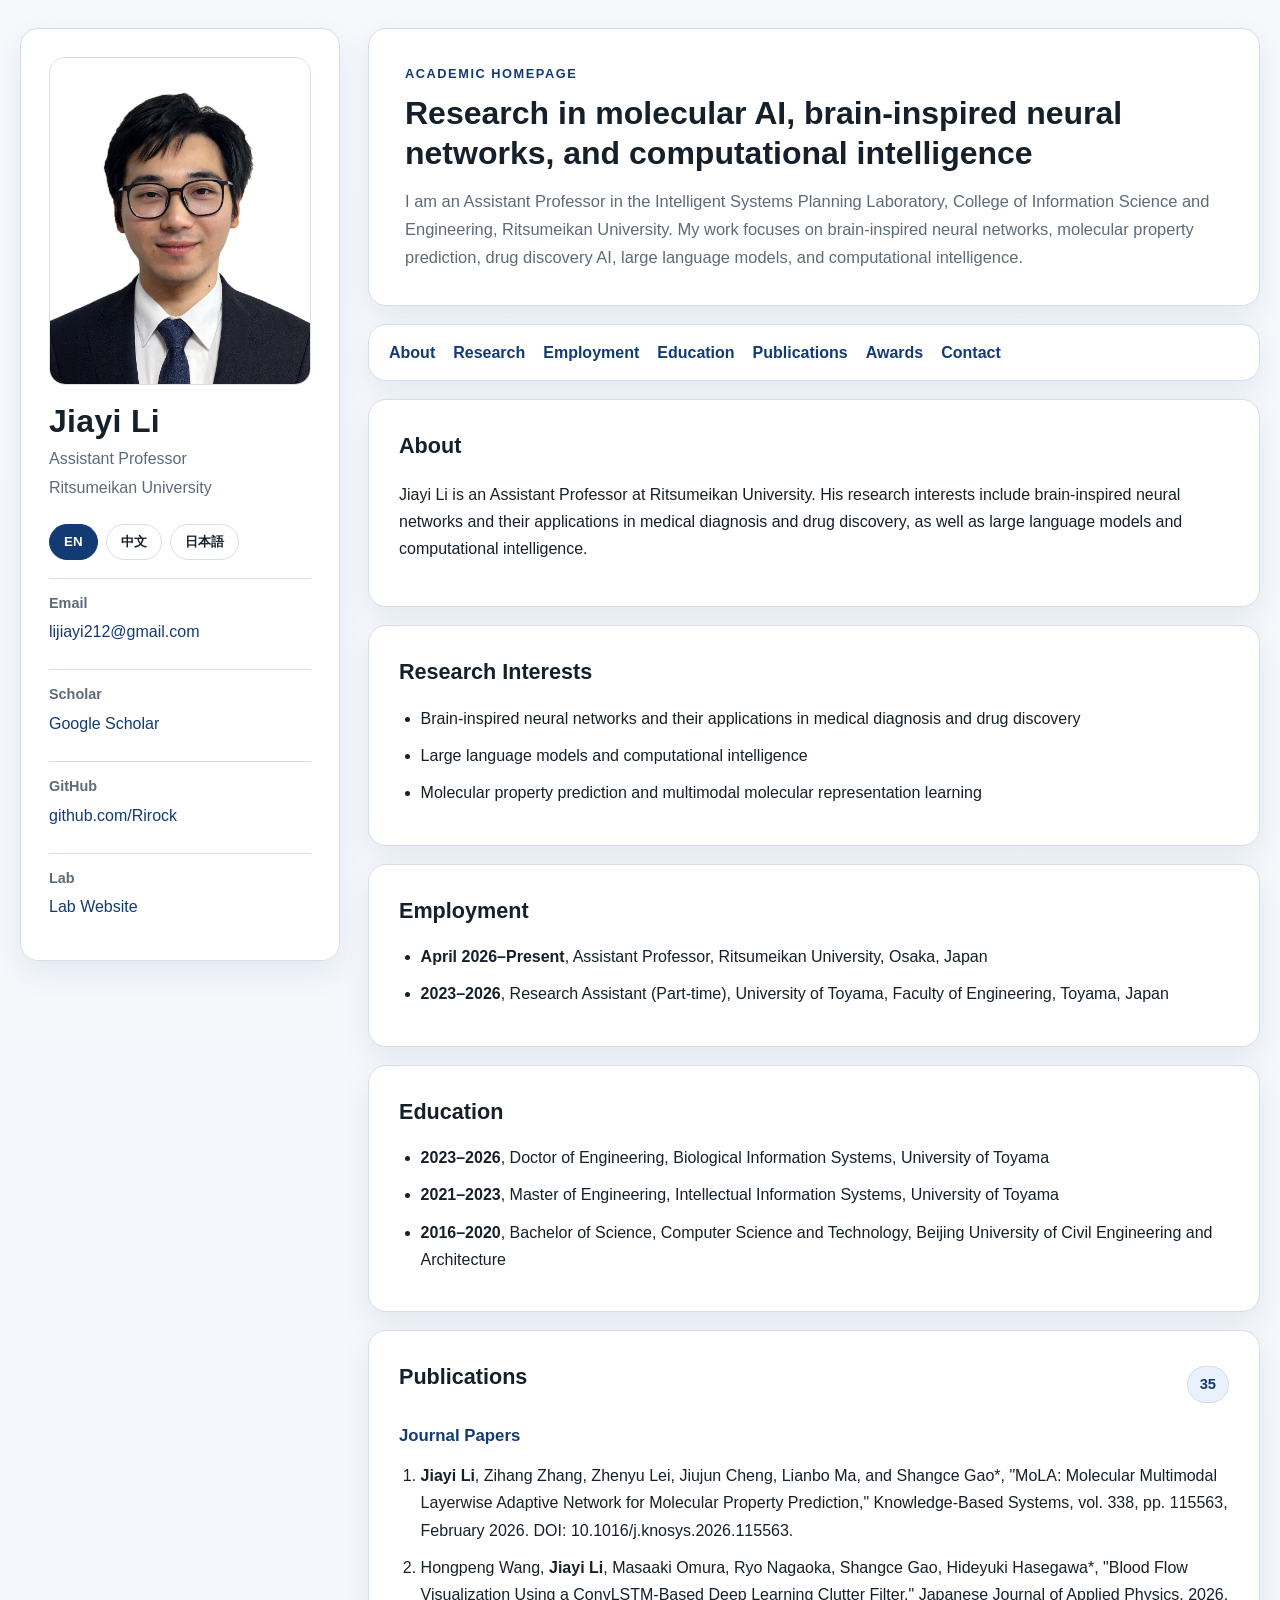
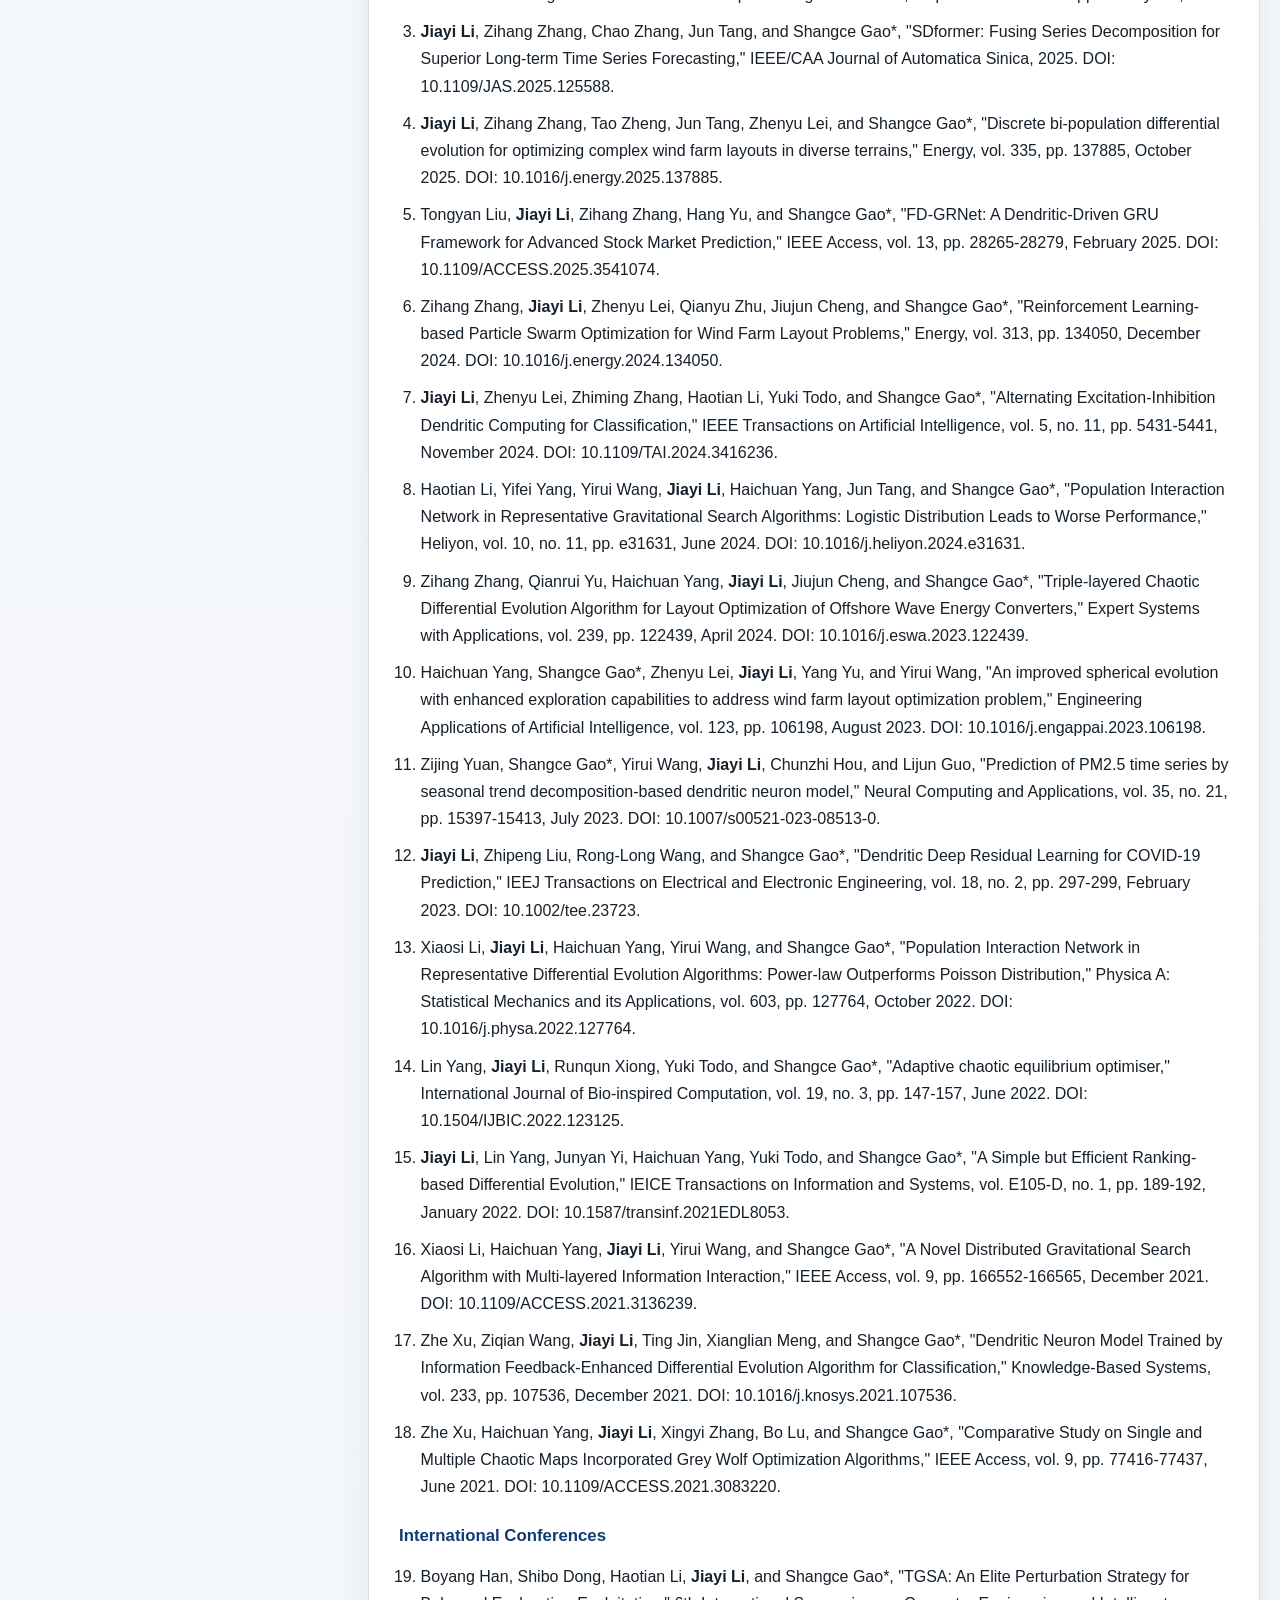
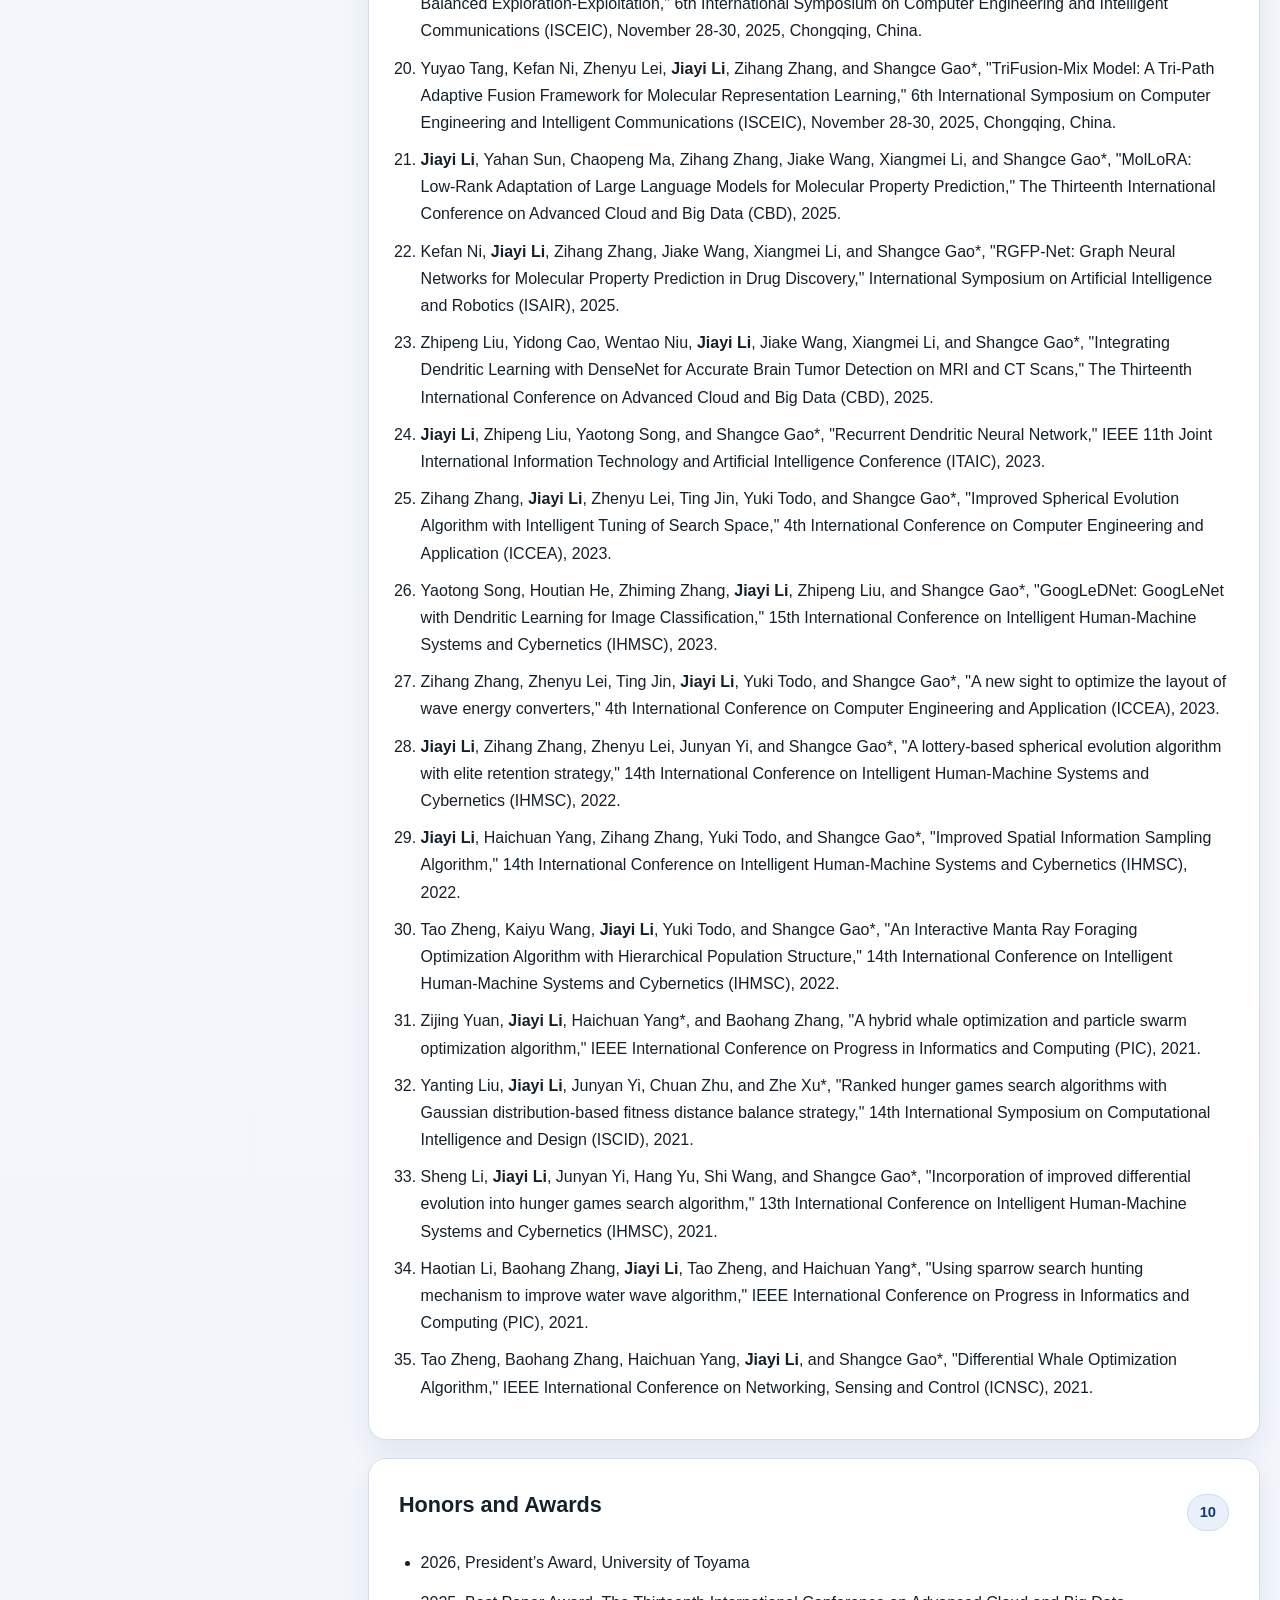
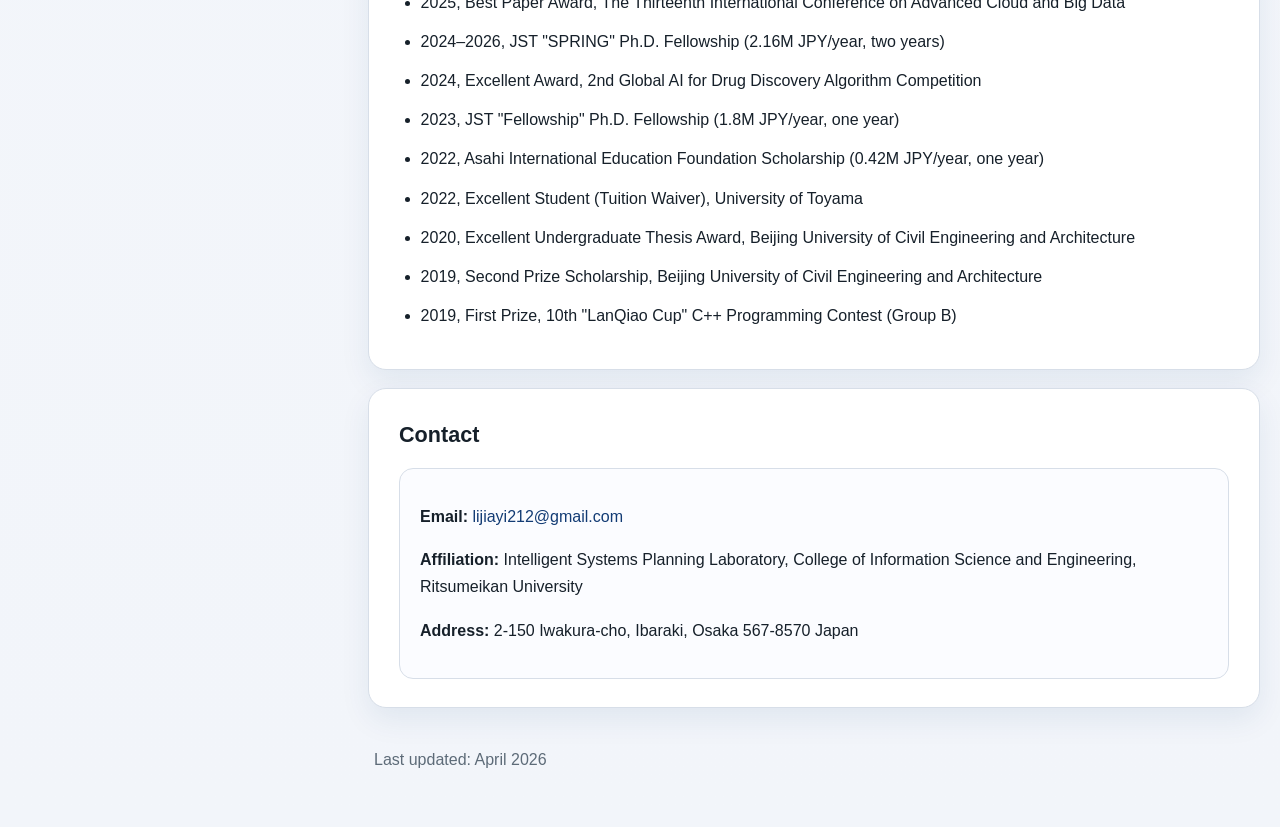
==== index.html @ aa1be78c "initial homepage" ====
<!DOCTYPE html>
<html lang="en">

<head>
    <meta charset="UTF-8" />
    <meta name="viewport" content="width=device-width, initial-scale=1.0" />
    <title>Jiayi Li | Academic Homepage</title>
    <meta name="description" content="Academic homepage of Jiayi Li, Assistant Professor at Ritsumeikan University." />
    <link rel="stylesheet" href="styles.css" />
</head>

<body>
    <div class="page">
        <aside class="sidebar">
            <div class="profile-card"><img src="photo.jpg" alt="Profile photo placeholder"
                    class="profile-photo" />
                <h1 class="name">Jiayi Li</h1>
                <p class="title" data-i18n="title">Assistant Professor</p>
                <p class="affiliation" data-i18n="affiliationShort">Ritsumeikan University</p>
                <div class="lang-switch" aria-label="Language switcher"><button class="lang-btn active"
                        data-lang="en">EN</button><button class="lang-btn" data-lang="zh">中文</button><button
                        class="lang-btn" data-lang="ja">日本語</button></div>
                <ul class="profile-meta">
                    <li><span data-i18n="emailLabel">Email</span><a
                            href="mailto:lijiayi212@gmail.com">lijiayi212@gmail.com</a></li>
                    <li><span data-i18n="scholarLabel">Scholar</span><a
                            href="https://scholar.google.com/citations?user=EXub-h4AAAAJ" target="_blank"
                            rel="noopener">Google Scholar</a></li>
                    <li><span data-i18n="githubLabel">GitHub</span><a href="https://github.com/Rirock" target="_blank"
                            rel="noopener">github.com/Rirock</a></li>
                    <li><span data-i18n="labLabel">Lab</span><a href="https://isopt.is.ritsumei.ac.jp/nishilab/"
                            target="_blank" rel="noopener">Lab Website</a></li>
                </ul>

            </div>
        </aside>
        <main class="content">
            <header class="hero">
                <p class="eyebrow" data-i18n="eyebrow">Academic Homepage</p>
                <h2 data-i18n="headline">Research in molecular AI, brain-inspired neural networks, and computational
                    intelligence</h2>
                <p class="lead" data-i18n="lead">I am an Assistant Professor in the Intelligent Systems Planning
                    Laboratory, College of Information Science and Engineering, Ritsumeikan University. My work focuses
                    on brain-inspired neural networks, molecular property prediction, drug discovery AI, large language
                    models, and computational intelligence.</p>
            </header>
            <nav class="topnav"><a href="#about" data-i18n="navAbout">About</a><a href="#research"
                    data-i18n="navResearch">Research</a><a href="#employment" data-i18n="navEmployment">Employment</a><a
                    href="#education" data-i18n="navEducation">Education</a><a href="#publications"
                    data-i18n="navPublications">Publications</a><a href="#awards" data-i18n="navAwards">Awards</a><a
                    href="#contact" data-i18n="navContact">Contact</a></nav>
            <section id="about" class="section">
                <h3 data-i18n="aboutHeading">About</h3>
                <p data-i18n="aboutBody">Jiayi Li is an Assistant Professor at Ritsumeikan University. His research
                    interests include brain-inspired neural networks and their applications in medical diagnosis and
                    drug discovery, as well as large language models and computational intelligence.</p>
            </section>
            <section id="research" class="section">
                <h3 data-i18n="researchHeading">Research Interests</h3>
                <ul class="clean-list">
                    <li data-i18n="research1">Brain-inspired neural networks and their applications in medical diagnosis
                        and drug discovery</li>
                    <li data-i18n="research2">Large language models and computational intelligence</li>
                    <li data-i18n="research3">Molecular property prediction and multimodal molecular representation
                        learning</li>
                </ul>
            </section>
            <section id="employment" class="section">
                <h3 data-i18n="employmentHeading">Employment</h3>
                <ul class="clean-list">
                    <li data-i18n="employment1"><strong>April 2026–Present</strong>, Assistant Professor, Ritsumeikan
                        University, Osaka, Japan</li>
                    <li data-i18n="employment2"><strong>2023–2026</strong>, Research Assistant (Part-time), University
                        of Toyama, Faculty of Engineering, Toyama, Japan</li>
                </ul>
            </section>
            <section id="education" class="section">
                <h3 data-i18n="educationHeading">Education</h3>
                <ul class="clean-list">
                    <li data-i18n="education1"><strong>2023–2026</strong>, Doctor of Engineering, Biological Information
                        Systems, University of Toyama</li>
                    <li data-i18n="education2"><strong>2021–2023</strong>, Master of Engineering, Intellectual
                        Information Systems, University of Toyama</li>
                    <li data-i18n="education3"><strong>2016–2020</strong>, Bachelor of Science, Computer Science and
                        Technology, Beijing University of Civil Engineering and Architecture</li>
                </ul>
            </section>
            <section id="publications" class="section">
                <div class="section-header">
                    <h3 data-i18n="publicationsHeading">Publications</h3><span class="badge">35</span>
                </div>
                <div class="subsection">
                    <h4 data-i18n="journalHeading">Journal Papers</h4>
                    <ol class="pub-list">
                        <li><strong>Jiayi Li</strong>, Zihang Zhang, Zhenyu Lei, Jiujun Cheng, Lianbo Ma, and Shangce
                            Gao*, "MoLA: Molecular Multimodal Layerwise Adaptive Network for Molecular Property
                            Prediction," Knowledge-Based Systems, vol. 338, pp. 115563, February 2026. DOI:
                            10.1016/j.knosys.2026.115563.</li>
                        <li>Hongpeng Wang, <strong>Jiayi Li</strong>, Masaaki Omura, Ryo Nagaoka, Shangce Gao, Hideyuki
                            Hasegawa*, "Blood Flow Visualization Using a ConvLSTM-Based Deep Learning Clutter Filter,"
                            Japanese Journal of Applied Physics, 2026.</li>
                        <li><strong>Jiayi Li</strong>, Zihang Zhang, Chao Zhang, Jun Tang, and Shangce Gao*, "SDformer:
                            Fusing Series Decomposition for Superior Long-term Time Series Forecasting," IEEE/CAA
                            Journal of Automatica Sinica, 2025. DOI: 10.1109/JAS.2025.125588.</li>
                        <li><strong>Jiayi Li</strong>, Zihang Zhang, Tao Zheng, Jun Tang, Zhenyu Lei, and Shangce Gao*,
                            "Discrete bi-population differential evolution for optimizing complex wind farm layouts in
                            diverse terrains," Energy, vol. 335, pp. 137885, October 2025. DOI:
                            10.1016/j.energy.2025.137885.</li>
                        <li>Tongyan Liu, <strong>Jiayi Li</strong>, Zihang Zhang, Hang Yu, and Shangce Gao*, "FD-GRNet:
                            A Dendritic-Driven GRU Framework for Advanced Stock Market Prediction," IEEE Access, vol.
                            13, pp. 28265-28279, February 2025. DOI: 10.1109/ACCESS.2025.3541074.</li>
                        <li>Zihang Zhang, <strong>Jiayi Li</strong>, Zhenyu Lei, Qianyu Zhu, Jiujun Cheng, and Shangce
                            Gao*, "Reinforcement Learning-based Particle Swarm Optimization for Wind Farm Layout
                            Problems," Energy, vol. 313, pp. 134050, December 2024. DOI: 10.1016/j.energy.2024.134050.
                        </li>
                        <li><strong>Jiayi Li</strong>, Zhenyu Lei, Zhiming Zhang, Haotian Li, Yuki Todo, and Shangce
                            Gao*, "Alternating Excitation-Inhibition Dendritic Computing for Classification," IEEE
                            Transactions on Artificial Intelligence, vol. 5, no. 11, pp. 5431-5441, November 2024. DOI:
                            10.1109/TAI.2024.3416236.</li>
                        <li>Haotian Li, Yifei Yang, Yirui Wang, <strong>Jiayi Li</strong>, Haichuan Yang, Jun Tang, and
                            Shangce Gao*, "Population Interaction Network in Representative Gravitational Search
                            Algorithms: Logistic Distribution Leads to Worse Performance," Heliyon, vol. 10, no. 11, pp.
                            e31631, June 2024. DOI: 10.1016/j.heliyon.2024.e31631.</li>
                        <li>Zihang Zhang, Qianrui Yu, Haichuan Yang, <strong>Jiayi Li</strong>, Jiujun Cheng, and
                            Shangce Gao*, "Triple-layered Chaotic Differential Evolution Algorithm for Layout
                            Optimization of Offshore Wave Energy Converters," Expert Systems with Applications, vol.
                            239, pp. 122439, April 2024. DOI: 10.1016/j.eswa.2023.122439.</li>
                        <li>Haichuan Yang, Shangce Gao*, Zhenyu Lei, <strong>Jiayi Li</strong>, Yang Yu, and Yirui Wang,
                            "An improved spherical evolution with enhanced exploration capabilities to address wind farm
                            layout optimization problem," Engineering Applications of Artificial Intelligence, vol. 123,
                            pp. 106198, August 2023. DOI: 10.1016/j.engappai.2023.106198.</li>
                        <li>Zijing Yuan, Shangce Gao*, Yirui Wang, <strong>Jiayi Li</strong>, Chunzhi Hou, and Lijun
                            Guo, "Prediction of PM2.5 time series by seasonal trend decomposition-based dendritic neuron
                            model," Neural Computing and Applications, vol. 35, no. 21, pp. 15397-15413, July 2023. DOI:
                            10.1007/s00521-023-08513-0.</li>
                        <li><strong>Jiayi Li</strong>, Zhipeng Liu, Rong-Long Wang, and Shangce Gao*, "Dendritic Deep
                            Residual Learning for COVID-19 Prediction," IEEJ Transactions on Electrical and Electronic
                            Engineering, vol. 18, no. 2, pp. 297-299, February 2023. DOI: 10.1002/tee.23723.</li>
                        <li>Xiaosi Li, <strong>Jiayi Li</strong>, Haichuan Yang, Yirui Wang, and Shangce Gao*,
                            "Population Interaction Network in Representative Differential Evolution Algorithms:
                            Power-law Outperforms Poisson Distribution," Physica A: Statistical Mechanics and its
                            Applications, vol. 603, pp. 127764, October 2022. DOI: 10.1016/j.physa.2022.127764.</li>
                        <li>Lin Yang, <strong>Jiayi Li</strong>, Runqun Xiong, Yuki Todo, and Shangce Gao*, "Adaptive
                            chaotic equilibrium optimiser," International Journal of Bio-inspired Computation, vol. 19,
                            no. 3, pp. 147-157, June 2022. DOI: 10.1504/IJBIC.2022.123125.</li>
                        <li><strong>Jiayi Li</strong>, Lin Yang, Junyan Yi, Haichuan Yang, Yuki Todo, and Shangce Gao*,
                            "A Simple but Efficient Ranking-based Differential Evolution," IEICE Transactions on
                            Information and Systems, vol. E105-D, no. 1, pp. 189-192, January 2022. DOI:
                            10.1587/transinf.2021EDL8053.</li>
                        <li>Xiaosi Li, Haichuan Yang, <strong>Jiayi Li</strong>, Yirui Wang, and Shangce Gao*, "A Novel
                            Distributed Gravitational Search Algorithm with Multi-layered Information Interaction," IEEE
                            Access, vol. 9, pp. 166552-166565, December 2021. DOI: 10.1109/ACCESS.2021.3136239.</li>
                        <li>Zhe Xu, Ziqian Wang, <strong>Jiayi Li</strong>, Ting Jin, Xianglian Meng, and Shangce Gao*,
                            "Dendritic Neuron Model Trained by Information Feedback-Enhanced Differential Evolution
                            Algorithm for Classification," Knowledge-Based Systems, vol. 233, pp. 107536, December 2021.
                            DOI: 10.1016/j.knosys.2021.107536.</li>
                        <li>Zhe Xu, Haichuan Yang, <strong>Jiayi Li</strong>, Xingyi Zhang, Bo Lu, and Shangce Gao*,
                            "Comparative Study on Single and Multiple Chaotic Maps Incorporated Grey Wolf Optimization
                            Algorithms," IEEE Access, vol. 9, pp. 77416-77437, June 2021. DOI:
                            10.1109/ACCESS.2021.3083220.</li>
                    </ol>
                </div>
                <div class="subsection">
                    <h4 data-i18n="confHeading">International Conferences</h4>
                    <ol class="pub-list" start="19">
                        <li>Boyang Han, Shibo Dong, Haotian Li, <strong>Jiayi Li</strong>, and Shangce Gao*, "TGSA: An
                            Elite Perturbation Strategy for Balanced Exploration-Exploitation," 6th International
                            Symposium on Computer Engineering and Intelligent Communications (ISCEIC), November 28-30,
                            2025, Chongqing, China.</li>
                        <li>Yuyao Tang, Kefan Ni, Zhenyu Lei, <strong>Jiayi Li</strong>, Zihang Zhang, and Shangce Gao*,
                            "TriFusion-Mix Model: A Tri-Path Adaptive Fusion Framework for Molecular Representation
                            Learning," 6th International Symposium on Computer Engineering and Intelligent
                            Communications (ISCEIC), November 28-30, 2025, Chongqing, China.</li>
                        <li><strong>Jiayi Li</strong>, Yahan Sun, Chaopeng Ma, Zihang Zhang, Jiake Wang, Xiangmei Li,
                            and Shangce Gao*, "MolLoRA: Low-Rank Adaptation of Large Language Models for Molecular
                            Property Prediction," The Thirteenth International Conference on Advanced Cloud and Big Data
                            (CBD), 2025.</li>
                        <li>Kefan Ni, <strong>Jiayi Li</strong>, Zihang Zhang, Jiake Wang, Xiangmei Li, and Shangce
                            Gao*, "RGFP-Net: Graph Neural Networks for Molecular Property Prediction in Drug Discovery,"
                            International Symposium on Artificial Intelligence and Robotics (ISAIR), 2025.</li>
                        <li>Zhipeng Liu, Yidong Cao, Wentao Niu, <strong>Jiayi Li</strong>, Jiake Wang, Xiangmei Li, and
                            Shangce Gao*, "Integrating Dendritic Learning with DenseNet for Accurate Brain Tumor
                            Detection on MRI and CT Scans," The Thirteenth International Conference on Advanced Cloud
                            and Big Data (CBD), 2025.</li>
                        <li><strong>Jiayi Li</strong>, Zhipeng Liu, Yaotong Song, and Shangce Gao*, "Recurrent Dendritic
                            Neural Network," IEEE 11th Joint International Information Technology and Artificial
                            Intelligence Conference (ITAIC), 2023.</li>
                        <li>Zihang Zhang, <strong>Jiayi Li</strong>, Zhenyu Lei, Ting Jin, Yuki Todo, and Shangce Gao*,
                            "Improved Spherical Evolution Algorithm with Intelligent Tuning of Search Space," 4th
                            International Conference on Computer Engineering and Application (ICCEA), 2023.</li>
                        <li>Yaotong Song, Houtian He, Zhiming Zhang, <strong>Jiayi Li</strong>, Zhipeng Liu, and Shangce
                            Gao*, "GoogLeDNet: GoogLeNet with Dendritic Learning for Image Classification," 15th
                            International Conference on Intelligent Human-Machine Systems and Cybernetics (IHMSC), 2023.
                        </li>
                        <li>Zihang Zhang, Zhenyu Lei, Ting Jin, <strong>Jiayi Li</strong>, Yuki Todo, and Shangce Gao*,
                            "A new sight to optimize the layout of wave energy converters," 4th International Conference
                            on Computer Engineering and Application (ICCEA), 2023.</li>
                        <li><strong>Jiayi Li</strong>, Zihang Zhang, Zhenyu Lei, Junyan Yi, and Shangce Gao*, "A
                            lottery-based spherical evolution algorithm with elite retention strategy," 14th
                            International Conference on Intelligent Human-Machine Systems and Cybernetics (IHMSC), 2022.
                        </li>
                        <li><strong>Jiayi Li</strong>, Haichuan Yang, Zihang Zhang, Yuki Todo, and Shangce Gao*,
                            "Improved Spatial Information Sampling Algorithm," 14th International Conference on
                            Intelligent Human-Machine Systems and Cybernetics (IHMSC), 2022.</li>
                        <li>Tao Zheng, Kaiyu Wang, <strong>Jiayi Li</strong>, Yuki Todo, and Shangce Gao*, "An
                            Interactive Manta Ray Foraging Optimization Algorithm with Hierarchical Population
                            Structure," 14th International Conference on Intelligent Human-Machine Systems and
                            Cybernetics (IHMSC), 2022.</li>
                        <li>Zijing Yuan, <strong>Jiayi Li</strong>, Haichuan Yang*, and Baohang Zhang, "A hybrid whale
                            optimization and particle swarm optimization algorithm," IEEE International Conference on
                            Progress in Informatics and Computing (PIC), 2021.</li>
                        <li>Yanting Liu, <strong>Jiayi Li</strong>, Junyan Yi, Chuan Zhu, and Zhe Xu*, "Ranked hunger
                            games search algorithms with Gaussian distribution-based fitness distance balance strategy,"
                            14th International Symposium on Computational Intelligence and Design (ISCID), 2021.</li>
                        <li>Sheng Li, <strong>Jiayi Li</strong>, Junyan Yi, Hang Yu, Shi Wang, and Shangce Gao*,
                            "Incorporation of improved differential evolution into hunger games search algorithm," 13th
                            International Conference on Intelligent Human-Machine Systems and Cybernetics (IHMSC), 2021.
                        </li>
                        <li>Haotian Li, Baohang Zhang, <strong>Jiayi Li</strong>, Tao Zheng, and Haichuan Yang*, "Using
                            sparrow search hunting mechanism to improve water wave algorithm," IEEE International
                            Conference on Progress in Informatics and Computing (PIC), 2021.</li>
                        <li>Tao Zheng, Baohang Zhang, Haichuan Yang, <strong>Jiayi Li</strong>, and Shangce Gao*,
                            "Differential Whale Optimization Algorithm," IEEE International Conference on Networking,
                            Sensing and Control (ICNSC), 2021.</li>
                    </ol>
                </div>
            </section>
            <section id="awards" class="section">
                <div class="section-header">
                    <h3 data-i18n="awardsHeading">Honors and Awards</h3><span class="badge">10</span>
                </div>
                <ul class="clean-list awards-list">
                    <li>2026, President’s Award, University of Toyama</li>
                    <li>2025, Best Paper Award, The Thirteenth International Conference on Advanced Cloud and Big Data
                    </li>
                    <li>2024–2026, JST "SPRING" Ph.D. Fellowship (2.16M JPY/year, two years)</li>
                    <li>2024, Excellent Award, 2nd Global AI for Drug Discovery Algorithm Competition</li>
                    <li>2023, JST "Fellowship" Ph.D. Fellowship (1.8M JPY/year, one year)</li>
                    <li>2022, Asahi International Education Foundation Scholarship (0.42M JPY/year, one year)</li>
                    <li>2022, Excellent Student (Tuition Waiver), University of Toyama</li>
                    <li>2020, Excellent Undergraduate Thesis Award, Beijing University of Civil Engineering and
                        Architecture</li>
                    <li>2019, Second Prize Scholarship, Beijing University of Civil Engineering and Architecture</li>
                    <li>2019, First Prize, 10th "LanQiao Cup" C++ Programming Contest (Group B)</li>
                </ul>
            </section>
            <section id="contact" class="section">
                <h3 data-i18n="contactHeading">Contact</h3>
                <div class="contact-card">
                    <p><strong data-i18n="contactEmail">Email:</strong> <a
                            href="mailto:lijiayi212@gmail.com">lijiayi212@gmail.com</a></p>
                    <p><strong data-i18n="contactAffiliation">Affiliation:</strong> <span
                            data-i18n="contactAffiliationValue">Intelligent Systems Planning Laboratory, College of
                            Information Science and Engineering, Ritsumeikan University</span></p>
                    <p><strong data-i18n="contactAddress">Address:</strong> 2-150 Iwakura-cho, Ibaraki, Osaka 567-8570
                        Japan</p>
                </div>
            </section>
            <footer class="footer">
                <p data-i18n="footerText">Last updated: April 2026</p>
            </footer>
        </main>
    </div>
    <script src="script.js"></script>
</body>

</html>
---- styles.css ----
:root{
  --bg:#f4f7fb;--panel:#fff;--line:#d7dee8;--text:#16202a;--muted:#5d6b78;
  --accent:#123b74;--accent-soft:#eaf1fb;--shadow:0 12px 30px rgba(18,59,116,.08);--radius:18px;
}
*{box-sizing:border-box} html{scroll-behavior:smooth}
body{margin:0;background:linear-gradient(180deg,#f6f8fc 0%,#f2f5fa 100%);color:var(--text);font-family:Inter,"Segoe UI","Helvetica Neue",Arial,sans-serif;line-height:1.7}
a{color:var(--accent);text-decoration:none} a:hover{text-decoration:underline}
.page{width:min(1320px,calc(100% - 40px));margin:28px auto;display:grid;grid-template-columns:320px 1fr;gap:28px;align-items:start}
.sidebar{position:sticky;top:24px}
.profile-card,.hero,.section,.topnav{background:var(--panel);border:1px solid var(--line);border-radius:var(--radius);box-shadow:var(--shadow)}
.profile-card{padding:28px}
.profile-photo{width:100%;aspect-ratio:4/5;object-fit:cover;border-radius:16px;border:1px solid var(--line);background:#eef3f9;display:block}
.name{margin:18px 0 6px;font-size:2rem;line-height:1.15;letter-spacing:.01em}
.title,.affiliation{margin:0;color:var(--muted)} .affiliation{margin-top:2px}
.lang-switch{display:flex;gap:8px;margin:22px 0 18px}
.lang-btn{border:1px solid var(--line);background:#fff;color:var(--text);border-radius:999px;padding:8px 14px;font-weight:700;cursor:pointer}
.lang-btn.active{background:var(--accent);color:#fff;border-color:var(--accent)}
.profile-meta{list-style:none;padding:0;margin:0;display:grid;gap:12px}
.profile-meta li{display:grid;gap:3px;padding:12px 0;border-top:1px solid var(--line)}
.profile-meta span{color:var(--muted);font-size:.9rem;font-weight:600}
.photo-note{margin:18px 0 0;color:var(--muted);font-size:.92rem}
.hero{padding:34px 36px}
.eyebrow{margin:0 0 8px;text-transform:uppercase;letter-spacing:.12em;color:var(--accent);font-size:.8rem;font-weight:800}
.hero h2{margin:0;font-size:2rem;line-height:1.25}
.lead{margin:14px 0 0;color:var(--muted);max-width:900px;font-size:1.03rem}
.topnav{margin-top:18px;padding:14px 20px;display:flex;flex-wrap:wrap;gap:14px 18px}
.topnav a{font-weight:700}
.section{margin-top:18px;padding:28px 30px}
.section h3{margin:0 0 14px;font-size:1.35rem}
.section-header{display:flex;justify-content:space-between;align-items:center;gap:12px;margin-bottom:12px}
.badge{background:var(--accent-soft);color:var(--accent);border:1px solid #cfdbef;border-radius:999px;padding:5px 12px;font-weight:700;font-size:.92rem}
.clean-list,.pub-list{margin:0;padding-left:1.35rem}.clean-list li,.pub-list li{margin:0 0 10px}
.subsection + .subsection{margin-top:22px}.subsection h4{margin:10px 0 12px;font-size:1.05rem;color:var(--accent)}
.awards-list li{margin-bottom:12px}.contact-card{border:1px solid var(--line);border-radius:14px;padding:18px 20px;background:#fbfcff}
.footer{color:var(--muted);padding:22px 6px 10px}
@media (max-width:1080px){.page{grid-template-columns:1fr}.sidebar{position:static}}
@media (max-width:720px){.page{width:min(100%,calc(100% - 20px));margin:10px auto 24px;gap:16px}.profile-card,.hero,.section,.topnav{border-radius:16px;box-shadow:none}.profile-card,.hero,.section{padding:22px}.hero h2{font-size:1.55rem}.name{font-size:1.75rem}}
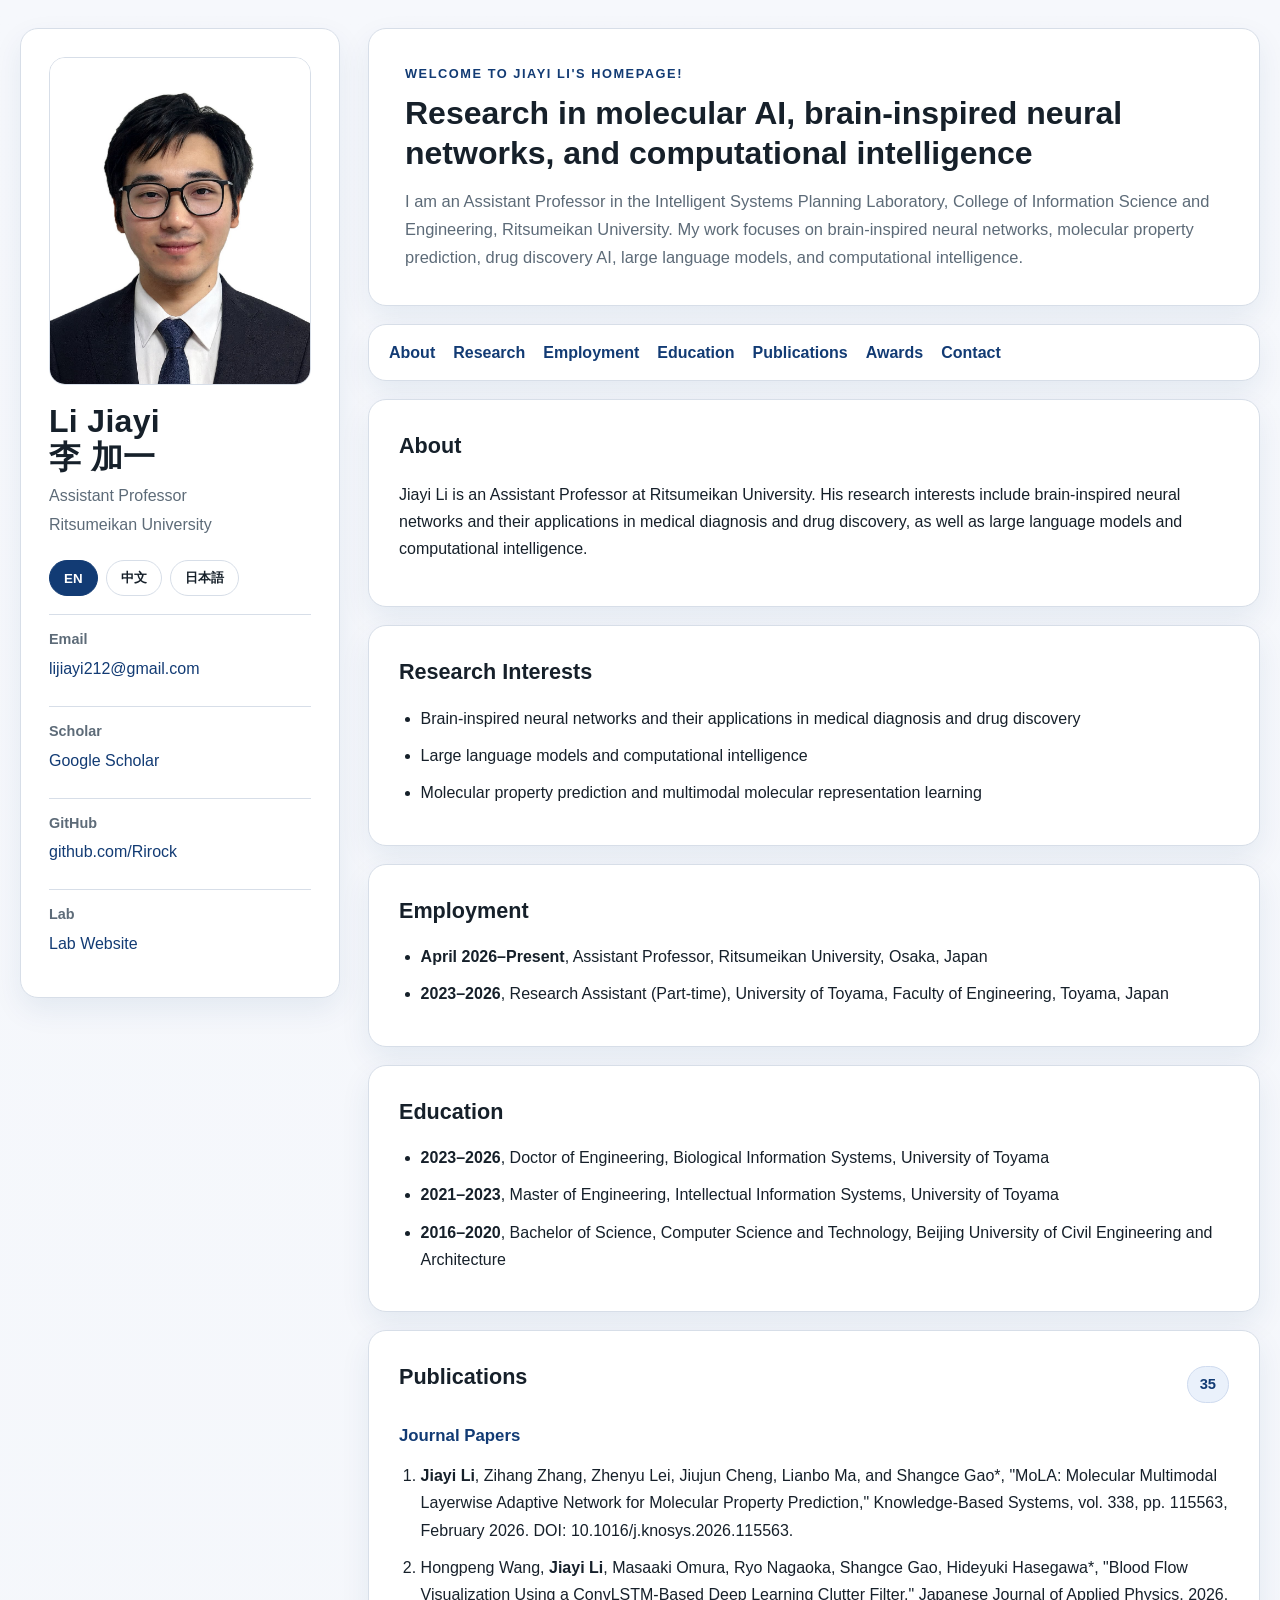
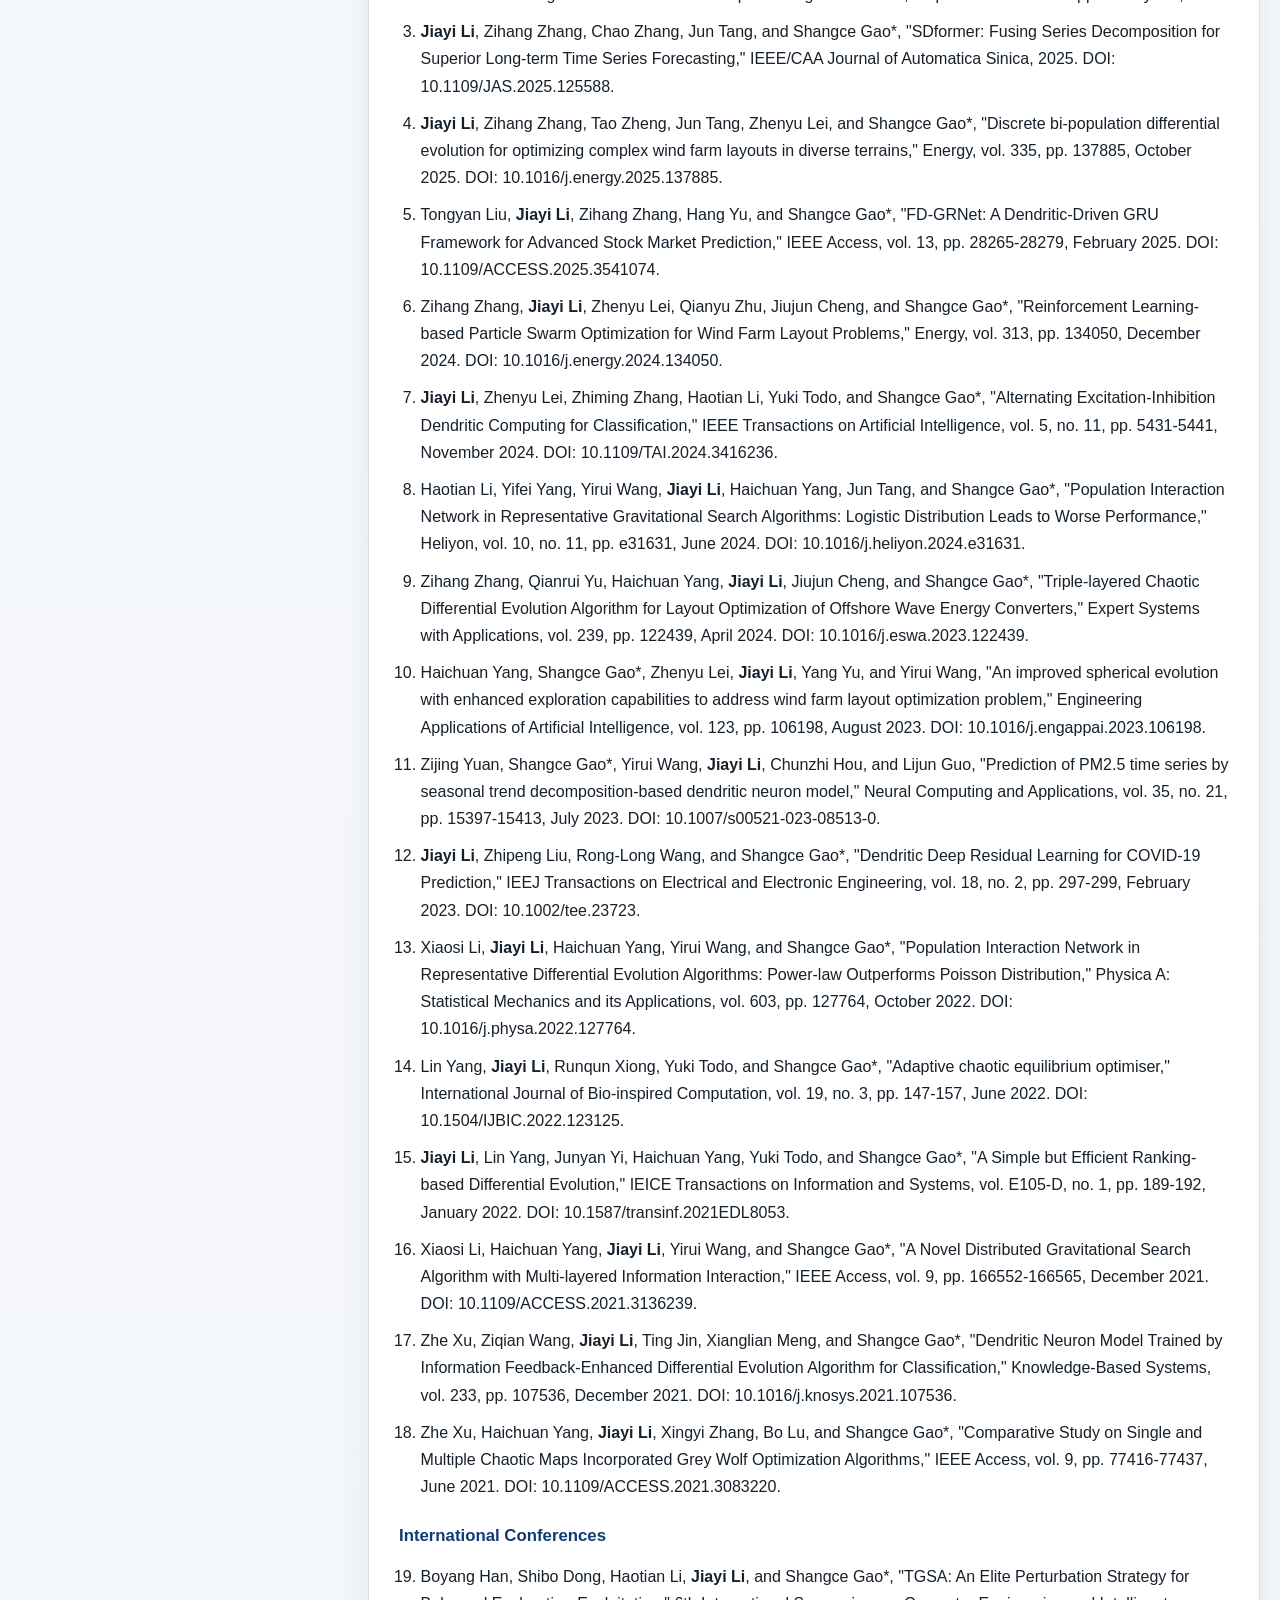
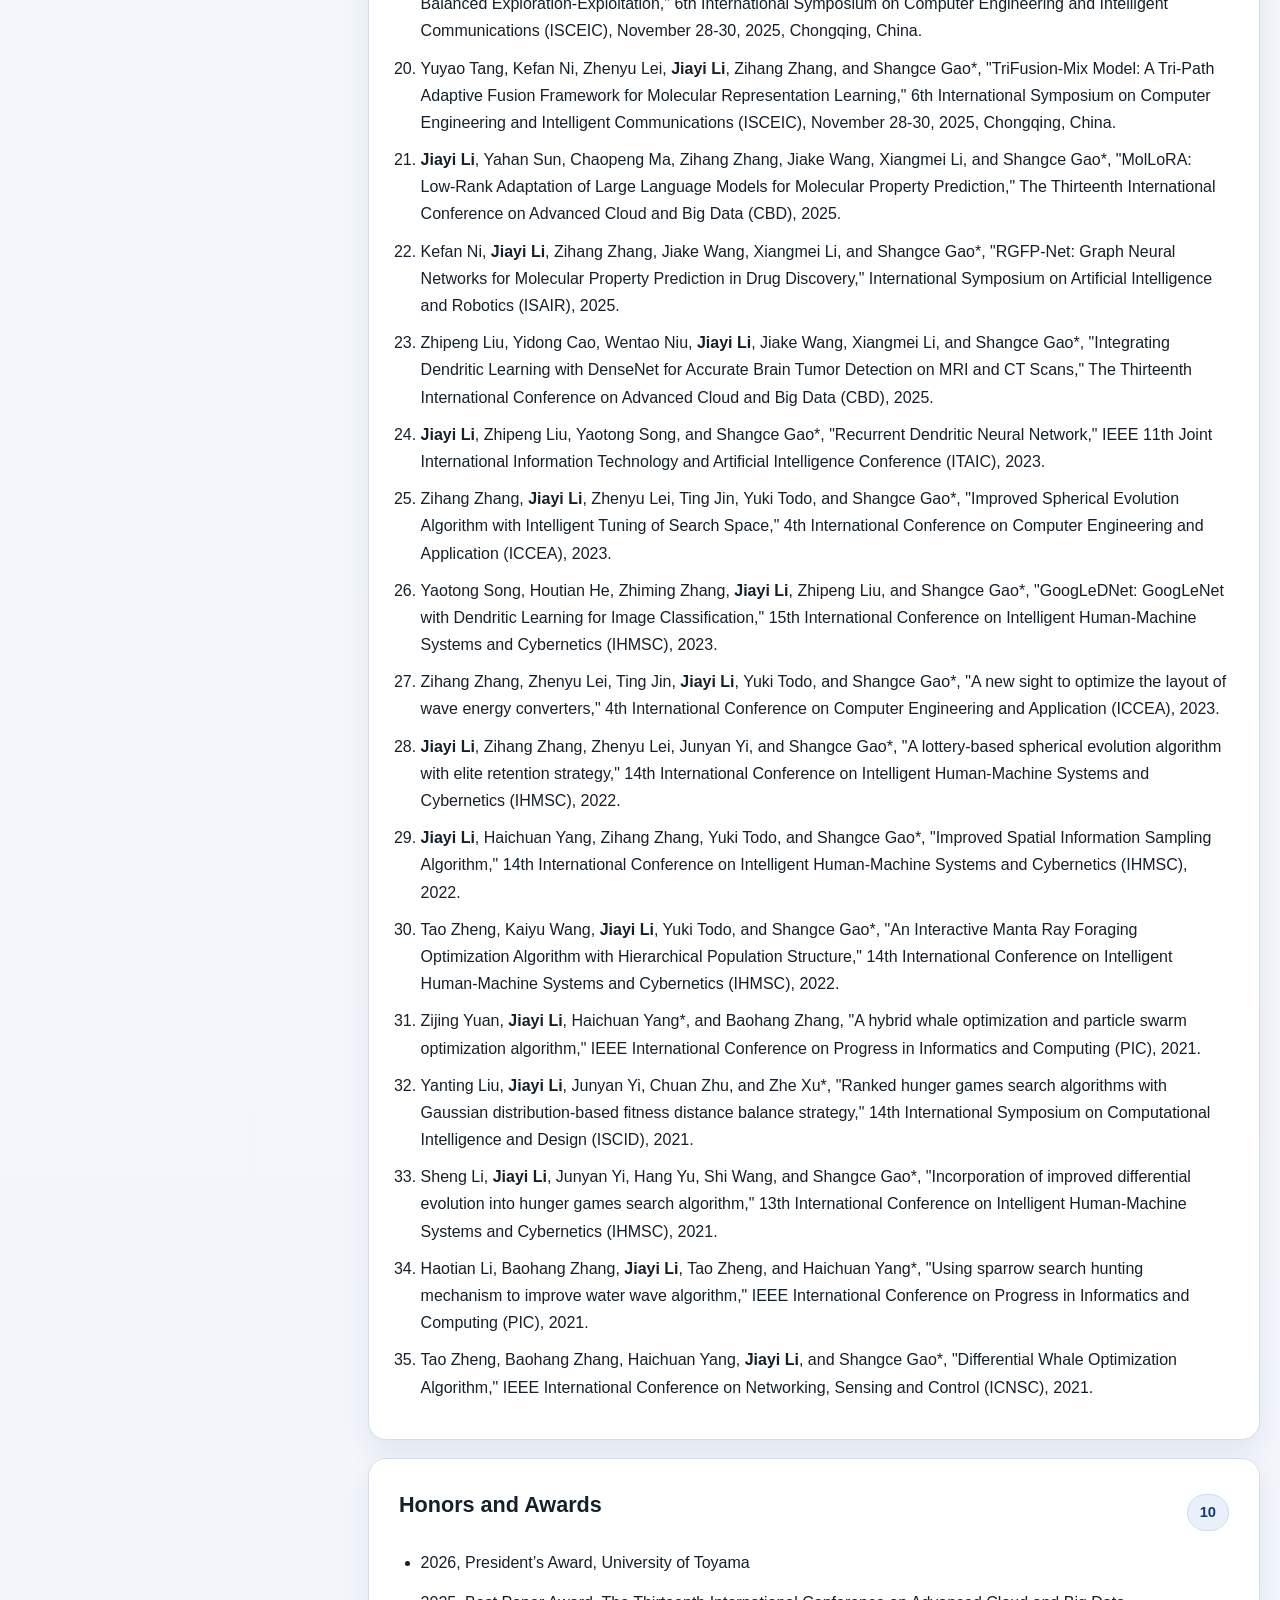
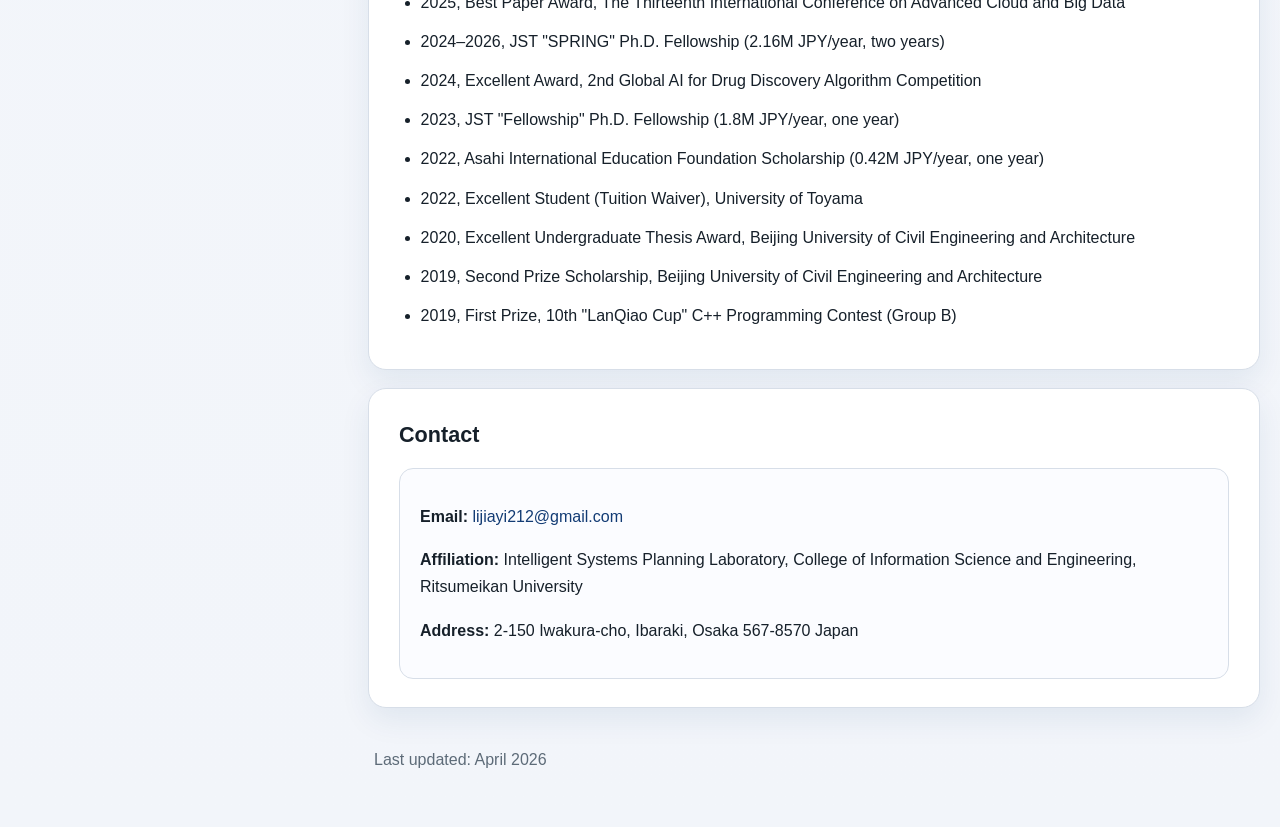
==== commit 35fc20e8: "update homepage" ====
--- a/index.html
+++ b/index.html
@@ -4,7 +4,7 @@
 <head>
     <meta charset="UTF-8" />
     <meta name="viewport" content="width=device-width, initial-scale=1.0" />
-    <title>Jiayi Li | Academic Homepage</title>
+    <title>Jiayi Li | 李加一</title>
     <meta name="description" content="Academic homepage of Jiayi Li, Assistant Professor at Ritsumeikan University." />
     <link rel="stylesheet" href="styles.css" />
 </head>
@@ -14,7 +14,7 @@
         <aside class="sidebar">
             <div class="profile-card"><img src="photo.jpg" alt="Profile photo placeholder"
                     class="profile-photo" />
-                <h1 class="name">Jiayi Li</h1>
+                <h1 class="name">Li Jiayi<br>李 加一</h1>
                 <p class="title" data-i18n="title">Assistant Professor</p>
                 <p class="affiliation" data-i18n="affiliationShort">Ritsumeikan University</p>
                 <div class="lang-switch" aria-label="Language switcher"><button class="lang-btn active"
@@ -36,7 +36,7 @@
         </aside>
         <main class="content">
             <header class="hero">
-                <p class="eyebrow" data-i18n="eyebrow">Academic Homepage</p>
+                <p class="eyebrow" data-i18n="eyebrow">Welcome to Jiayi LI's Homepage!</p>
                 <h2 data-i18n="headline">Research in molecular AI, brain-inspired neural networks, and computational
                     intelligence</h2>
                 <p class="lead" data-i18n="lead">I am an Assistant Professor in the Intelligent Systems Planning
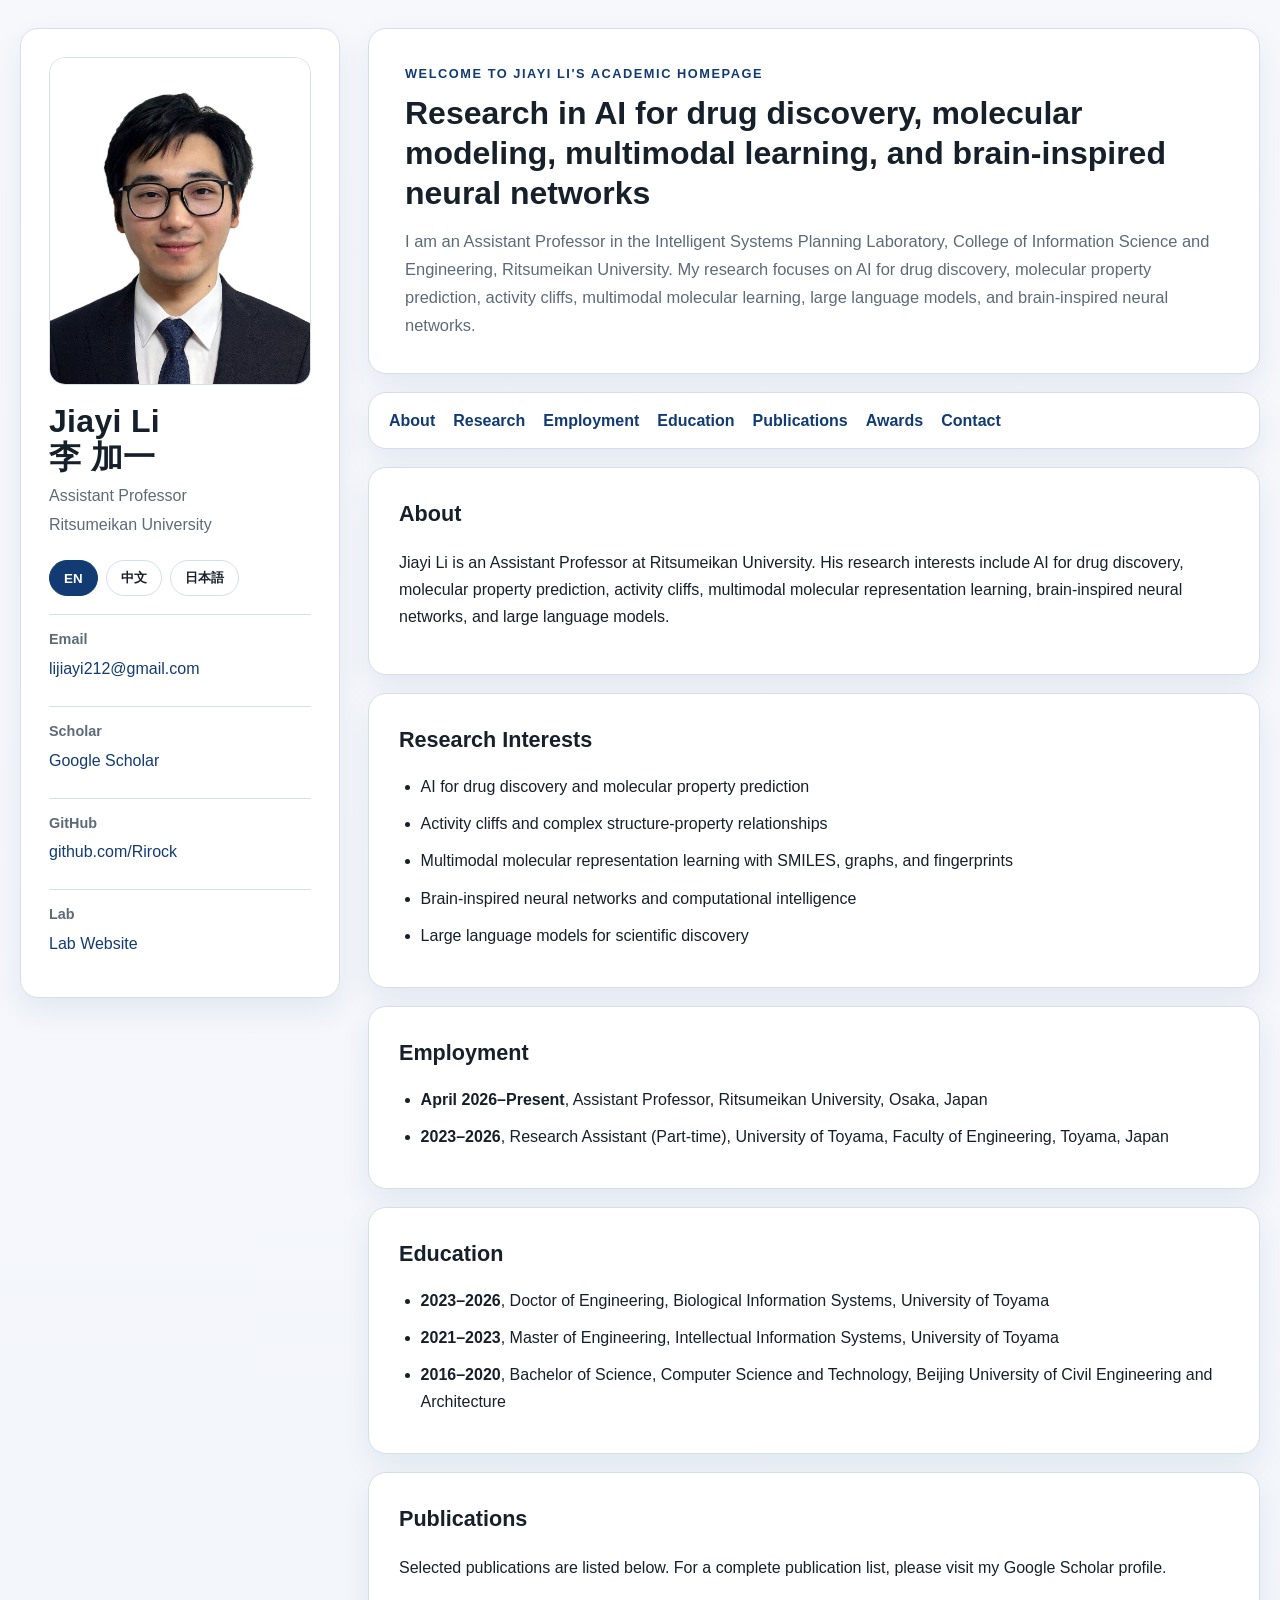
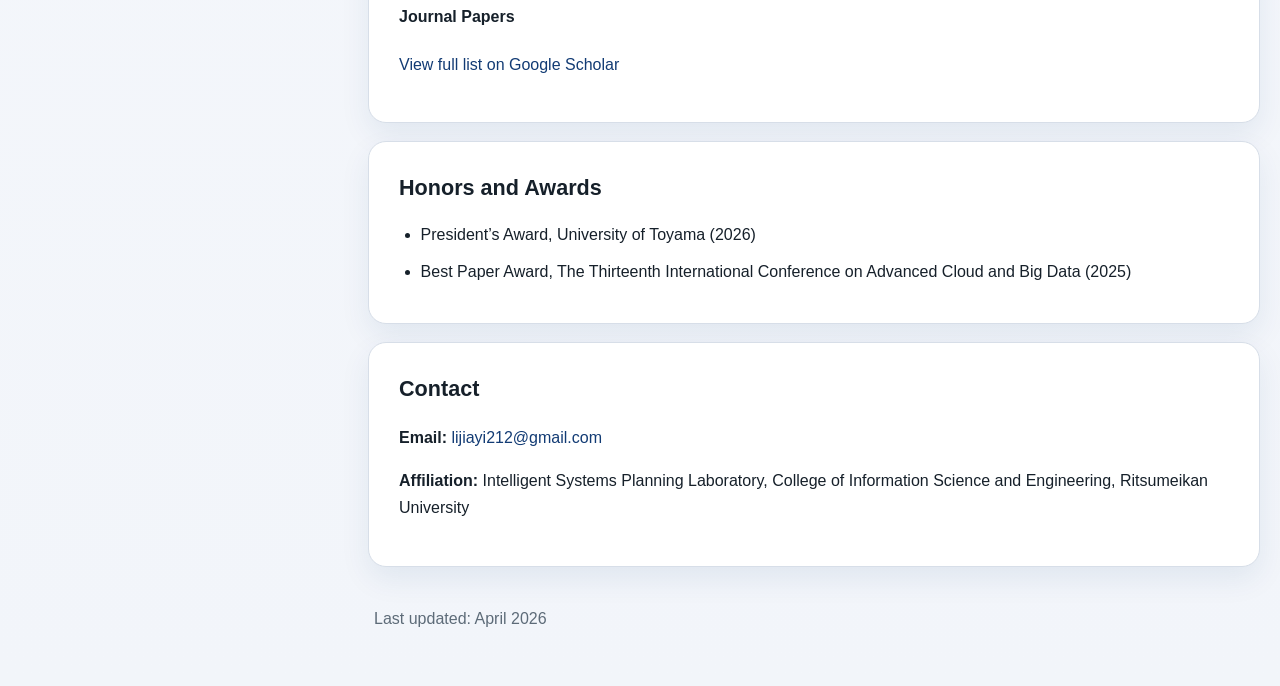
==== commit 3d148f25: "Add files via upload" ====
--- a/index.html
+++ b/index.html
@@ -4,17 +4,61 @@
 <head>
     <meta charset="UTF-8" />
     <meta name="viewport" content="width=device-width, initial-scale=1.0" />
-    <title>Jiayi Li | 李加一</title>
-    <meta name="description" content="Academic homepage of Jiayi Li, Assistant Professor at Ritsumeikan University." />
+    <title>Jiayi Li | AI for Drug Discovery | Ritsumeikan University | Molecular Modeling</title>
+    <meta name="description"
+        content="Jiayi Li (李加一) is an Assistant Professor at Ritsumeikan University. His research focuses on AI for drug discovery, molecular property prediction, activity cliffs, multimodal molecular learning, and brain-inspired neural networks." />
+    <meta name="keywords"
+        content="Jiayi Li, 李加一, Ritsumeikan University, AI for drug discovery, molecular property prediction, activity cliffs, multimodal learning, molecular modeling, brain-inspired neural networks" />
+    <meta name="author" content="Jiayi Li" />
+    <meta name="robots" content="index, follow" />
+    <link rel="canonical" href="https://rirock.github.io/" />
+
+    <meta property="og:type" content="website" />
+    <meta property="og:title" content="Jiayi Li | AI for Drug Discovery | Ritsumeikan University" />
+    <meta property="og:description"
+        content="Academic homepage of Jiayi Li (李加一), Assistant Professor at Ritsumeikan University, working on drug discovery AI, molecular modeling, activity cliffs, and multimodal learning." />
+    <meta property="og:url" content="https://rirock.github.io/" />
+    <meta property="og:image" content="https://rirock.github.io/photo.jpg" />
+
+    <meta name="twitter:card" content="summary_large_image" />
+    <meta name="twitter:title" content="Jiayi Li | AI for Drug Discovery | Ritsumeikan University" />
+    <meta name="twitter:description"
+        content="Academic homepage of Jiayi Li (李加一), Assistant Professor at Ritsumeikan University." />
+    <meta name="twitter:image" content="https://rirock.github.io/photo.jpg" />
+
+    <script type="application/ld+json">
+    {
+      "@context": "https://schema.org",
+      "@type": "Person",
+      "name": "Jiayi Li",
+      "alternateName": "李加一",
+      "url": "https://rirock.github.io/",
+      "image": "https://rirock.github.io/photo.jpg",
+      "jobTitle": "Assistant Professor",
+      "worksFor": {
+        "@type": "Organization",
+        "name": "Ritsumeikan University"
+      },
+      "affiliation": {
+        "@type": "Organization",
+        "name": "Ritsumeikan University"
+      },
+      "sameAs": [
+        "https://github.com/Rirock",
+        "https://scholar.google.com/citations?user=EXub-h4AAAAJ",
+        "https://isopt.is.ritsumei.ac.jp/nishilab/"
+      ]
+    }
+    </script>
+
     <link rel="stylesheet" href="styles.css" />
 </head>
 
 <body>
     <div class="page">
         <aside class="sidebar">
-            <div class="profile-card"><img src="photo.jpg" alt="Profile photo placeholder"
-                    class="profile-photo" />
-                <h1 class="name">Li Jiayi<br>李 加一</h1>
+            <div class="profile-card"><img src="photo.jpg" alt="Portrait of Jiayi Li" class="profile-photo" />
+                <h1 class="name">Jiayi Li<br>李 加一</h1>
                 <p class="title" data-i18n="title">Assistant Professor</p>
                 <p class="affiliation" data-i18n="affiliationShort">Ritsumeikan University</p>
                 <div class="lang-switch" aria-label="Language switcher"><button class="lang-btn active"
@@ -36,13 +80,13 @@
         </aside>
         <main class="content">
             <header class="hero">
-                <p class="eyebrow" data-i18n="eyebrow">Welcome to Jiayi LI's Homepage!</p>
-                <h2 data-i18n="headline">Research in molecular AI, brain-inspired neural networks, and computational
-                    intelligence</h2>
+                <p class="eyebrow" data-i18n="eyebrow">Welcome to Jiayi Li's academic homepage</p>
+                <h2 data-i18n="headline">Research in AI for drug discovery, molecular modeling, multimodal learning,
+                    and brain-inspired neural networks</h2>
                 <p class="lead" data-i18n="lead">I am an Assistant Professor in the Intelligent Systems Planning
-                    Laboratory, College of Information Science and Engineering, Ritsumeikan University. My work focuses
-                    on brain-inspired neural networks, molecular property prediction, drug discovery AI, large language
-                    models, and computational intelligence.</p>
+                    Laboratory, College of Information Science and Engineering, Ritsumeikan University. My research
+                    focuses on AI for drug discovery, molecular property prediction, activity cliffs, multimodal
+                    molecular learning, large language models, and brain-inspired neural networks.</p>
             </header>
             <nav class="topnav"><a href="#about" data-i18n="navAbout">About</a><a href="#research"
                     data-i18n="navResearch">Research</a><a href="#employment" data-i18n="navEmployment">Employment</a><a
@@ -52,17 +96,17 @@
             <section id="about" class="section">
                 <h3 data-i18n="aboutHeading">About</h3>
                 <p data-i18n="aboutBody">Jiayi Li is an Assistant Professor at Ritsumeikan University. His research
-                    interests include brain-inspired neural networks and their applications in medical diagnosis and
-                    drug discovery, as well as large language models and computational intelligence.</p>
+                    interests include AI for drug discovery, molecular property prediction, activity cliffs, multimodal
+                    molecular representation learning, brain-inspired neural networks, and large language models.</p>
             </section>
             <section id="research" class="section">
                 <h3 data-i18n="researchHeading">Research Interests</h3>
                 <ul class="clean-list">
-                    <li data-i18n="research1">Brain-inspired neural networks and their applications in medical diagnosis
-                        and drug discovery</li>
-                    <li data-i18n="research2">Large language models and computational intelligence</li>
-                    <li data-i18n="research3">Molecular property prediction and multimodal molecular representation
-                        learning</li>
+                    <li data-i18n="research1">AI for drug discovery and molecular property prediction</li>
+                    <li data-i18n="research2">Activity cliffs and complex structure-property relationships</li>
+                    <li data-i18n="research3">Multimodal molecular representation learning with SMILES, graphs, and fingerprints</li>
+                    <li data-i18n="research4">Brain-inspired neural networks and computational intelligence</li>
+                    <li data-i18n="research5">Large language models for scientific discovery</li>
                 </ul>
             </section>
             <section id="employment" class="section">
@@ -77,184 +121,28 @@
             <section id="education" class="section">
                 <h3 data-i18n="educationHeading">Education</h3>
                 <ul class="clean-list">
-                    <li data-i18n="education1"><strong>2023–2026</strong>, Doctor of Engineering, Biological Information
-                        Systems, University of Toyama</li>
-                    <li data-i18n="education2"><strong>2021–2023</strong>, Master of Engineering, Intellectual
-                        Information Systems, University of Toyama</li>
-                    <li data-i18n="education3"><strong>2016–2020</strong>, Bachelor of Science, Computer Science and
-                        Technology, Beijing University of Civil Engineering and Architecture</li>
+                    <li data-i18n="education1"><strong>2023–2026</strong>, Doctor of Engineering, Biological Information Systems, University of Toyama</li>
+                    <li data-i18n="education2"><strong>2021–2023</strong>, Master of Engineering, Intellectual Information Systems, University of Toyama</li>
+                    <li data-i18n="education3"><strong>2016–2020</strong>, Bachelor of Science, Computer Science and Technology, Beijing University of Civil Engineering and Architecture</li>
                 </ul>
             </section>
             <section id="publications" class="section">
-                <div class="section-header">
-                    <h3 data-i18n="publicationsHeading">Publications</h3><span class="badge">35</span>
-                </div>
-                <div class="subsection">
-                    <h4 data-i18n="journalHeading">Journal Papers</h4>
-                    <ol class="pub-list">
-                        <li><strong>Jiayi Li</strong>, Zihang Zhang, Zhenyu Lei, Jiujun Cheng, Lianbo Ma, and Shangce
-                            Gao*, "MoLA: Molecular Multimodal Layerwise Adaptive Network for Molecular Property
-                            Prediction," Knowledge-Based Systems, vol. 338, pp. 115563, February 2026. DOI:
-                            10.1016/j.knosys.2026.115563.</li>
-                        <li>Hongpeng Wang, <strong>Jiayi Li</strong>, Masaaki Omura, Ryo Nagaoka, Shangce Gao, Hideyuki
-                            Hasegawa*, "Blood Flow Visualization Using a ConvLSTM-Based Deep Learning Clutter Filter,"
-                            Japanese Journal of Applied Physics, 2026.</li>
-                        <li><strong>Jiayi Li</strong>, Zihang Zhang, Chao Zhang, Jun Tang, and Shangce Gao*, "SDformer:
-                            Fusing Series Decomposition for Superior Long-term Time Series Forecasting," IEEE/CAA
-                            Journal of Automatica Sinica, 2025. DOI: 10.1109/JAS.2025.125588.</li>
-                        <li><strong>Jiayi Li</strong>, Zihang Zhang, Tao Zheng, Jun Tang, Zhenyu Lei, and Shangce Gao*,
-                            "Discrete bi-population differential evolution for optimizing complex wind farm layouts in
-                            diverse terrains," Energy, vol. 335, pp. 137885, October 2025. DOI:
-                            10.1016/j.energy.2025.137885.</li>
-                        <li>Tongyan Liu, <strong>Jiayi Li</strong>, Zihang Zhang, Hang Yu, and Shangce Gao*, "FD-GRNet:
-                            A Dendritic-Driven GRU Framework for Advanced Stock Market Prediction," IEEE Access, vol.
-                            13, pp. 28265-28279, February 2025. DOI: 10.1109/ACCESS.2025.3541074.</li>
-                        <li>Zihang Zhang, <strong>Jiayi Li</strong>, Zhenyu Lei, Qianyu Zhu, Jiujun Cheng, and Shangce
-                            Gao*, "Reinforcement Learning-based Particle Swarm Optimization for Wind Farm Layout
-                            Problems," Energy, vol. 313, pp. 134050, December 2024. DOI: 10.1016/j.energy.2024.134050.
-                        </li>
-                        <li><strong>Jiayi Li</strong>, Zhenyu Lei, Zhiming Zhang, Haotian Li, Yuki Todo, and Shangce
-                            Gao*, "Alternating Excitation-Inhibition Dendritic Computing for Classification," IEEE
-                            Transactions on Artificial Intelligence, vol. 5, no. 11, pp. 5431-5441, November 2024. DOI:
-                            10.1109/TAI.2024.3416236.</li>
-                        <li>Haotian Li, Yifei Yang, Yirui Wang, <strong>Jiayi Li</strong>, Haichuan Yang, Jun Tang, and
-                            Shangce Gao*, "Population Interaction Network in Representative Gravitational Search
-                            Algorithms: Logistic Distribution Leads to Worse Performance," Heliyon, vol. 10, no. 11, pp.
-                            e31631, June 2024. DOI: 10.1016/j.heliyon.2024.e31631.</li>
-                        <li>Zihang Zhang, Qianrui Yu, Haichuan Yang, <strong>Jiayi Li</strong>, Jiujun Cheng, and
-                            Shangce Gao*, "Triple-layered Chaotic Differential Evolution Algorithm for Layout
-                            Optimization of Offshore Wave Energy Converters," Expert Systems with Applications, vol.
-                            239, pp. 122439, April 2024. DOI: 10.1016/j.eswa.2023.122439.</li>
-                        <li>Haichuan Yang, Shangce Gao*, Zhenyu Lei, <strong>Jiayi Li</strong>, Yang Yu, and Yirui Wang,
-                            "An improved spherical evolution with enhanced exploration capabilities to address wind farm
-                            layout optimization problem," Engineering Applications of Artificial Intelligence, vol. 123,
-                            pp. 106198, August 2023. DOI: 10.1016/j.engappai.2023.106198.</li>
-                        <li>Zijing Yuan, Shangce Gao*, Yirui Wang, <strong>Jiayi Li</strong>, Chunzhi Hou, and Lijun
-                            Guo, "Prediction of PM2.5 time series by seasonal trend decomposition-based dendritic neuron
-                            model," Neural Computing and Applications, vol. 35, no. 21, pp. 15397-15413, July 2023. DOI:
-                            10.1007/s00521-023-08513-0.</li>
-                        <li><strong>Jiayi Li</strong>, Zhipeng Liu, Rong-Long Wang, and Shangce Gao*, "Dendritic Deep
-                            Residual Learning for COVID-19 Prediction," IEEJ Transactions on Electrical and Electronic
-                            Engineering, vol. 18, no. 2, pp. 297-299, February 2023. DOI: 10.1002/tee.23723.</li>
-                        <li>Xiaosi Li, <strong>Jiayi Li</strong>, Haichuan Yang, Yirui Wang, and Shangce Gao*,
-                            "Population Interaction Network in Representative Differential Evolution Algorithms:
-                            Power-law Outperforms Poisson Distribution," Physica A: Statistical Mechanics and its
-                            Applications, vol. 603, pp. 127764, October 2022. DOI: 10.1016/j.physa.2022.127764.</li>
-                        <li>Lin Yang, <strong>Jiayi Li</strong>, Runqun Xiong, Yuki Todo, and Shangce Gao*, "Adaptive
-                            chaotic equilibrium optimiser," International Journal of Bio-inspired Computation, vol. 19,
-                            no. 3, pp. 147-157, June 2022. DOI: 10.1504/IJBIC.2022.123125.</li>
-                        <li><strong>Jiayi Li</strong>, Lin Yang, Junyan Yi, Haichuan Yang, Yuki Todo, and Shangce Gao*,
-                            "A Simple but Efficient Ranking-based Differential Evolution," IEICE Transactions on
-                            Information and Systems, vol. E105-D, no. 1, pp. 189-192, January 2022. DOI:
-                            10.1587/transinf.2021EDL8053.</li>
-                        <li>Xiaosi Li, Haichuan Yang, <strong>Jiayi Li</strong>, Yirui Wang, and Shangce Gao*, "A Novel
-                            Distributed Gravitational Search Algorithm with Multi-layered Information Interaction," IEEE
-                            Access, vol. 9, pp. 166552-166565, December 2021. DOI: 10.1109/ACCESS.2021.3136239.</li>
-                        <li>Zhe Xu, Ziqian Wang, <strong>Jiayi Li</strong>, Ting Jin, Xianglian Meng, and Shangce Gao*,
-                            "Dendritic Neuron Model Trained by Information Feedback-Enhanced Differential Evolution
-                            Algorithm for Classification," Knowledge-Based Systems, vol. 233, pp. 107536, December 2021.
-                            DOI: 10.1016/j.knosys.2021.107536.</li>
-                        <li>Zhe Xu, Haichuan Yang, <strong>Jiayi Li</strong>, Xingyi Zhang, Bo Lu, and Shangce Gao*,
-                            "Comparative Study on Single and Multiple Chaotic Maps Incorporated Grey Wolf Optimization
-                            Algorithms," IEEE Access, vol. 9, pp. 77416-77437, June 2021. DOI:
-                            10.1109/ACCESS.2021.3083220.</li>
-                    </ol>
-                </div>
-                <div class="subsection">
-                    <h4 data-i18n="confHeading">International Conferences</h4>
-                    <ol class="pub-list" start="19">
-                        <li>Boyang Han, Shibo Dong, Haotian Li, <strong>Jiayi Li</strong>, and Shangce Gao*, "TGSA: An
-                            Elite Perturbation Strategy for Balanced Exploration-Exploitation," 6th International
-                            Symposium on Computer Engineering and Intelligent Communications (ISCEIC), November 28-30,
-                            2025, Chongqing, China.</li>
-                        <li>Yuyao Tang, Kefan Ni, Zhenyu Lei, <strong>Jiayi Li</strong>, Zihang Zhang, and Shangce Gao*,
-                            "TriFusion-Mix Model: A Tri-Path Adaptive Fusion Framework for Molecular Representation
-                            Learning," 6th International Symposium on Computer Engineering and Intelligent
-                            Communications (ISCEIC), November 28-30, 2025, Chongqing, China.</li>
-                        <li><strong>Jiayi Li</strong>, Yahan Sun, Chaopeng Ma, Zihang Zhang, Jiake Wang, Xiangmei Li,
-                            and Shangce Gao*, "MolLoRA: Low-Rank Adaptation of Large Language Models for Molecular
-                            Property Prediction," The Thirteenth International Conference on Advanced Cloud and Big Data
-                            (CBD), 2025.</li>
-                        <li>Kefan Ni, <strong>Jiayi Li</strong>, Zihang Zhang, Jiake Wang, Xiangmei Li, and Shangce
-                            Gao*, "RGFP-Net: Graph Neural Networks for Molecular Property Prediction in Drug Discovery,"
-                            International Symposium on Artificial Intelligence and Robotics (ISAIR), 2025.</li>
-                        <li>Zhipeng Liu, Yidong Cao, Wentao Niu, <strong>Jiayi Li</strong>, Jiake Wang, Xiangmei Li, and
-                            Shangce Gao*, "Integrating Dendritic Learning with DenseNet for Accurate Brain Tumor
-                            Detection on MRI and CT Scans," The Thirteenth International Conference on Advanced Cloud
-                            and Big Data (CBD), 2025.</li>
-                        <li><strong>Jiayi Li</strong>, Zhipeng Liu, Yaotong Song, and Shangce Gao*, "Recurrent Dendritic
-                            Neural Network," IEEE 11th Joint International Information Technology and Artificial
-                            Intelligence Conference (ITAIC), 2023.</li>
-                        <li>Zihang Zhang, <strong>Jiayi Li</strong>, Zhenyu Lei, Ting Jin, Yuki Todo, and Shangce Gao*,
-                            "Improved Spherical Evolution Algorithm with Intelligent Tuning of Search Space," 4th
-                            International Conference on Computer Engineering and Application (ICCEA), 2023.</li>
-                        <li>Yaotong Song, Houtian He, Zhiming Zhang, <strong>Jiayi Li</strong>, Zhipeng Liu, and Shangce
-                            Gao*, "GoogLeDNet: GoogLeNet with Dendritic Learning for Image Classification," 15th
-                            International Conference on Intelligent Human-Machine Systems and Cybernetics (IHMSC), 2023.
-                        </li>
-                        <li>Zihang Zhang, Zhenyu Lei, Ting Jin, <strong>Jiayi Li</strong>, Yuki Todo, and Shangce Gao*,
-                            "A new sight to optimize the layout of wave energy converters," 4th International Conference
-                            on Computer Engineering and Application (ICCEA), 2023.</li>
-                        <li><strong>Jiayi Li</strong>, Zihang Zhang, Zhenyu Lei, Junyan Yi, and Shangce Gao*, "A
-                            lottery-based spherical evolution algorithm with elite retention strategy," 14th
-                            International Conference on Intelligent Human-Machine Systems and Cybernetics (IHMSC), 2022.
-                        </li>
-                        <li><strong>Jiayi Li</strong>, Haichuan Yang, Zihang Zhang, Yuki Todo, and Shangce Gao*,
-                            "Improved Spatial Information Sampling Algorithm," 14th International Conference on
-                            Intelligent Human-Machine Systems and Cybernetics (IHMSC), 2022.</li>
-                        <li>Tao Zheng, Kaiyu Wang, <strong>Jiayi Li</strong>, Yuki Todo, and Shangce Gao*, "An
-                            Interactive Manta Ray Foraging Optimization Algorithm with Hierarchical Population
-                            Structure," 14th International Conference on Intelligent Human-Machine Systems and
-                            Cybernetics (IHMSC), 2022.</li>
-                        <li>Zijing Yuan, <strong>Jiayi Li</strong>, Haichuan Yang*, and Baohang Zhang, "A hybrid whale
-                            optimization and particle swarm optimization algorithm," IEEE International Conference on
-                            Progress in Informatics and Computing (PIC), 2021.</li>
-                        <li>Yanting Liu, <strong>Jiayi Li</strong>, Junyan Yi, Chuan Zhu, and Zhe Xu*, "Ranked hunger
-                            games search algorithms with Gaussian distribution-based fitness distance balance strategy,"
-                            14th International Symposium on Computational Intelligence and Design (ISCID), 2021.</li>
-                        <li>Sheng Li, <strong>Jiayi Li</strong>, Junyan Yi, Hang Yu, Shi Wang, and Shangce Gao*,
-                            "Incorporation of improved differential evolution into hunger games search algorithm," 13th
-                            International Conference on Intelligent Human-Machine Systems and Cybernetics (IHMSC), 2021.
-                        </li>
-                        <li>Haotian Li, Baohang Zhang, <strong>Jiayi Li</strong>, Tao Zheng, and Haichuan Yang*, "Using
-                            sparrow search hunting mechanism to improve water wave algorithm," IEEE International
-                            Conference on Progress in Informatics and Computing (PIC), 2021.</li>
-                        <li>Tao Zheng, Baohang Zhang, Haichuan Yang, <strong>Jiayi Li</strong>, and Shangce Gao*,
-                            "Differential Whale Optimization Algorithm," IEEE International Conference on Networking,
-                            Sensing and Control (ICNSC), 2021.</li>
-                    </ol>
-                </div>
+                <h3 data-i18n="publicationsHeading">Publications</h3>
+                <p data-i18n="publicationsIntro">Selected publications are listed below. For a complete publication list, please visit my Google Scholar profile.</p>
+                <h4 data-i18n="journalHeading">Journal Papers</h4>
+                <p><a href="https://scholar.google.com/citations?user=EXub-h4AAAAJ" target="_blank" rel="noopener">View full list on Google Scholar</a></p>
             </section>
             <section id="awards" class="section">
-                <div class="section-header">
-                    <h3 data-i18n="awardsHeading">Honors and Awards</h3><span class="badge">10</span>
-                </div>
-                <ul class="clean-list awards-list">
-                    <li>2026, President’s Award, University of Toyama</li>
-                    <li>2025, Best Paper Award, The Thirteenth International Conference on Advanced Cloud and Big Data
-                    </li>
-                    <li>2024–2026, JST "SPRING" Ph.D. Fellowship (2.16M JPY/year, two years)</li>
-                    <li>2024, Excellent Award, 2nd Global AI for Drug Discovery Algorithm Competition</li>
-                    <li>2023, JST "Fellowship" Ph.D. Fellowship (1.8M JPY/year, one year)</li>
-                    <li>2022, Asahi International Education Foundation Scholarship (0.42M JPY/year, one year)</li>
-                    <li>2022, Excellent Student (Tuition Waiver), University of Toyama</li>
-                    <li>2020, Excellent Undergraduate Thesis Award, Beijing University of Civil Engineering and
-                        Architecture</li>
-                    <li>2019, Second Prize Scholarship, Beijing University of Civil Engineering and Architecture</li>
-                    <li>2019, First Prize, 10th "LanQiao Cup" C++ Programming Contest (Group B)</li>
+                <h3 data-i18n="awardsHeading">Honors and Awards</h3>
+                <ul class="clean-list">
+                    <li>President’s Award, University of Toyama (2026)</li>
+                    <li>Best Paper Award, The Thirteenth International Conference on Advanced Cloud and Big Data (2025)</li>
                 </ul>
             </section>
             <section id="contact" class="section">
                 <h3 data-i18n="contactHeading">Contact</h3>
-                <div class="contact-card">
-                    <p><strong data-i18n="contactEmail">Email:</strong> <a
-                            href="mailto:lijiayi212@gmail.com">lijiayi212@gmail.com</a></p>
-                    <p><strong data-i18n="contactAffiliation">Affiliation:</strong> <span
-                            data-i18n="contactAffiliationValue">Intelligent Systems Planning Laboratory, College of
-                            Information Science and Engineering, Ritsumeikan University</span></p>
-                    <p><strong data-i18n="contactAddress">Address:</strong> 2-150 Iwakura-cho, Ibaraki, Osaka 567-8570
-                        Japan</p>
-                </div>
+                <p><strong data-i18n="contactEmail">Email:</strong> <a href="mailto:lijiayi212@gmail.com">lijiayi212@gmail.com</a></p>
+                <p><strong data-i18n="contactAffiliation">Affiliation:</strong> <span data-i18n="contactAffiliationValue">Intelligent Systems Planning Laboratory, College of Information Science and Engineering, Ritsumeikan University</span></p>
             </section>
             <footer class="footer">
                 <p data-i18n="footerText">Last updated: April 2026</p>
@@ -264,4 +152,4 @@
     <script src="script.js"></script>
 </body>
 
-</html>+</html>
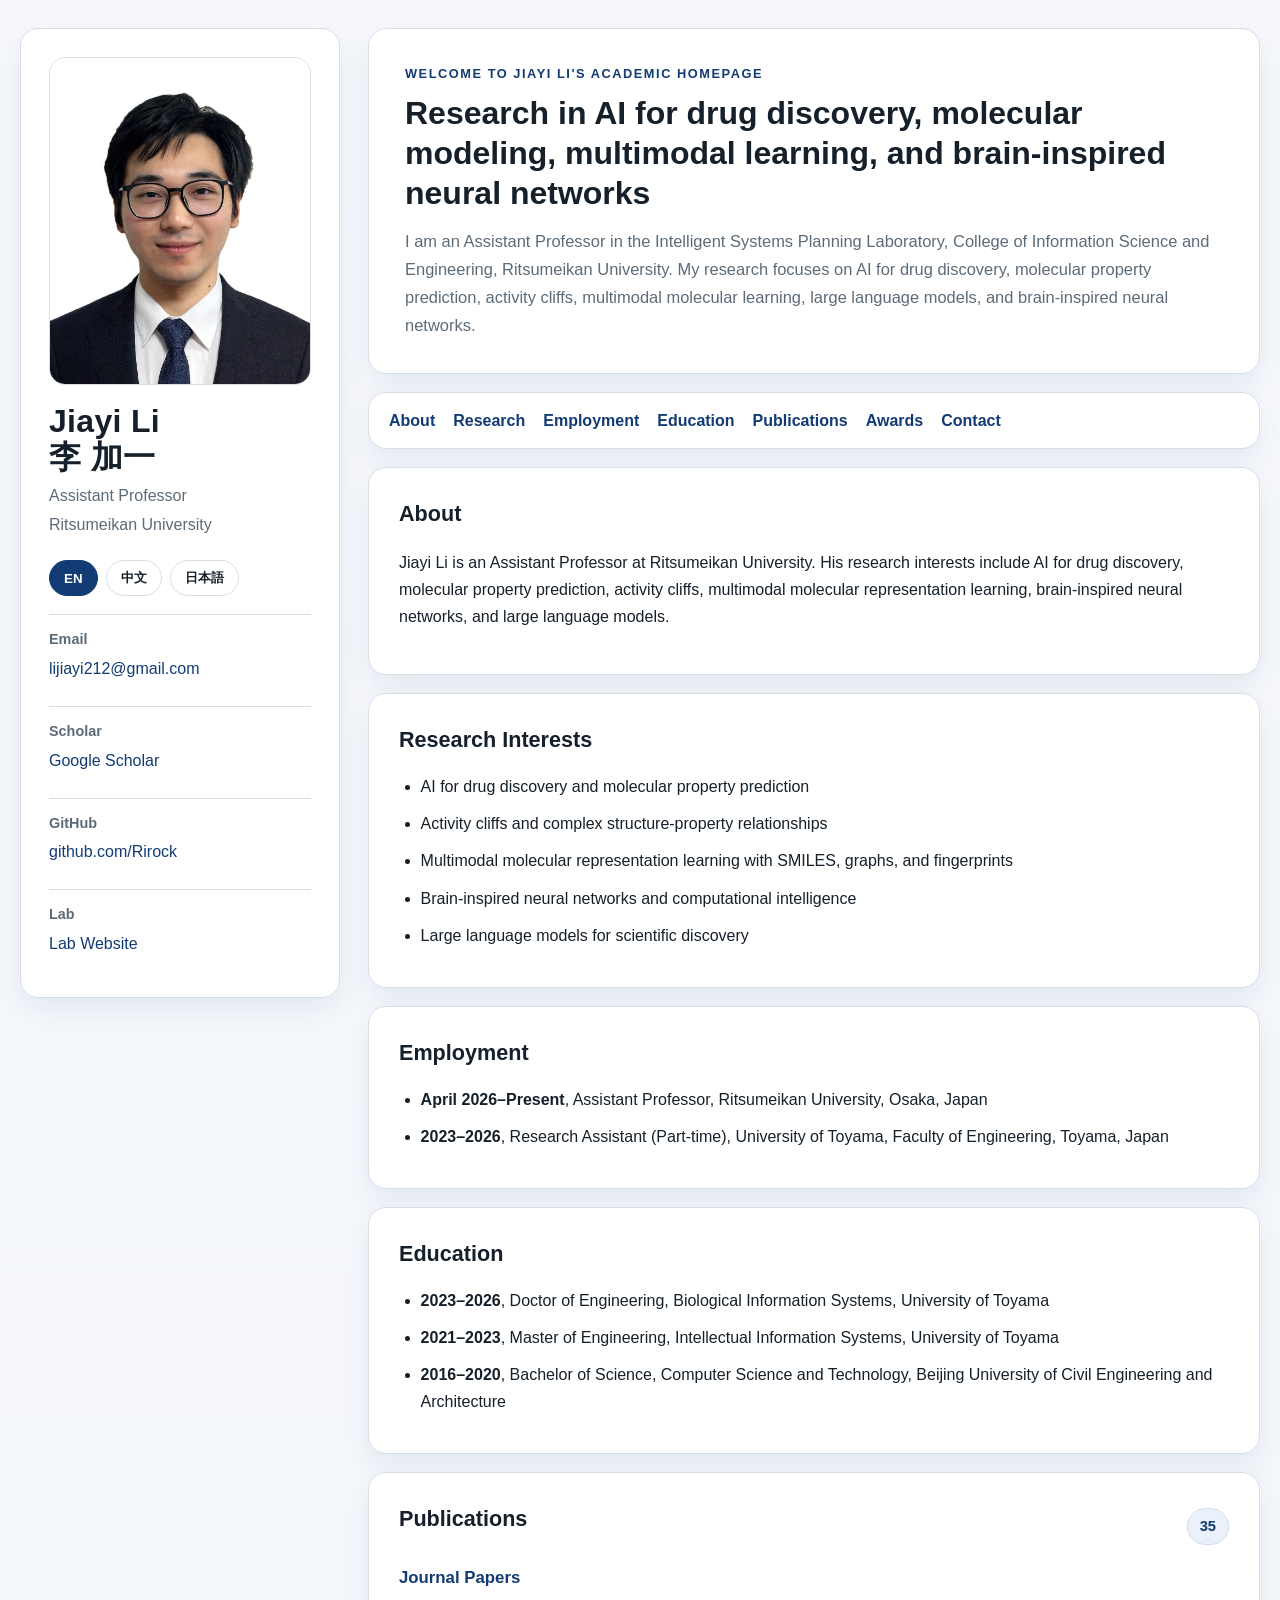
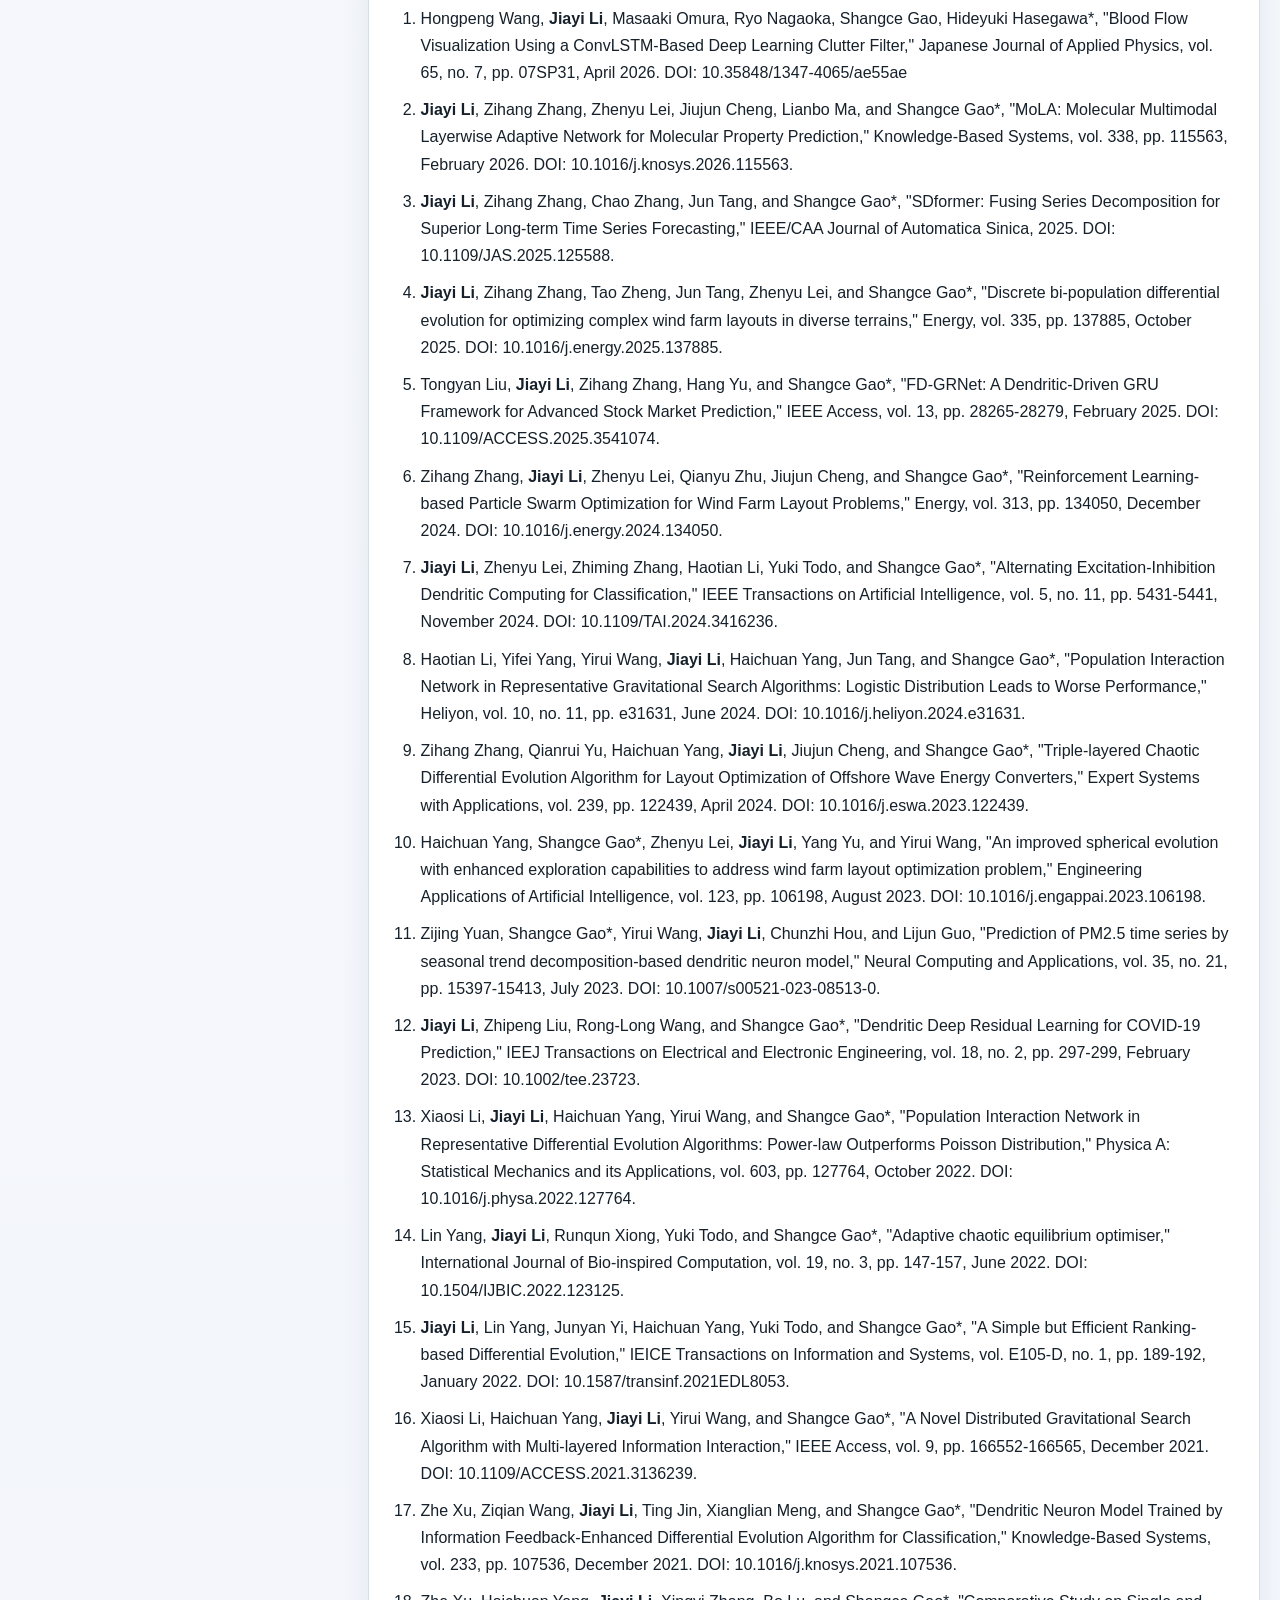
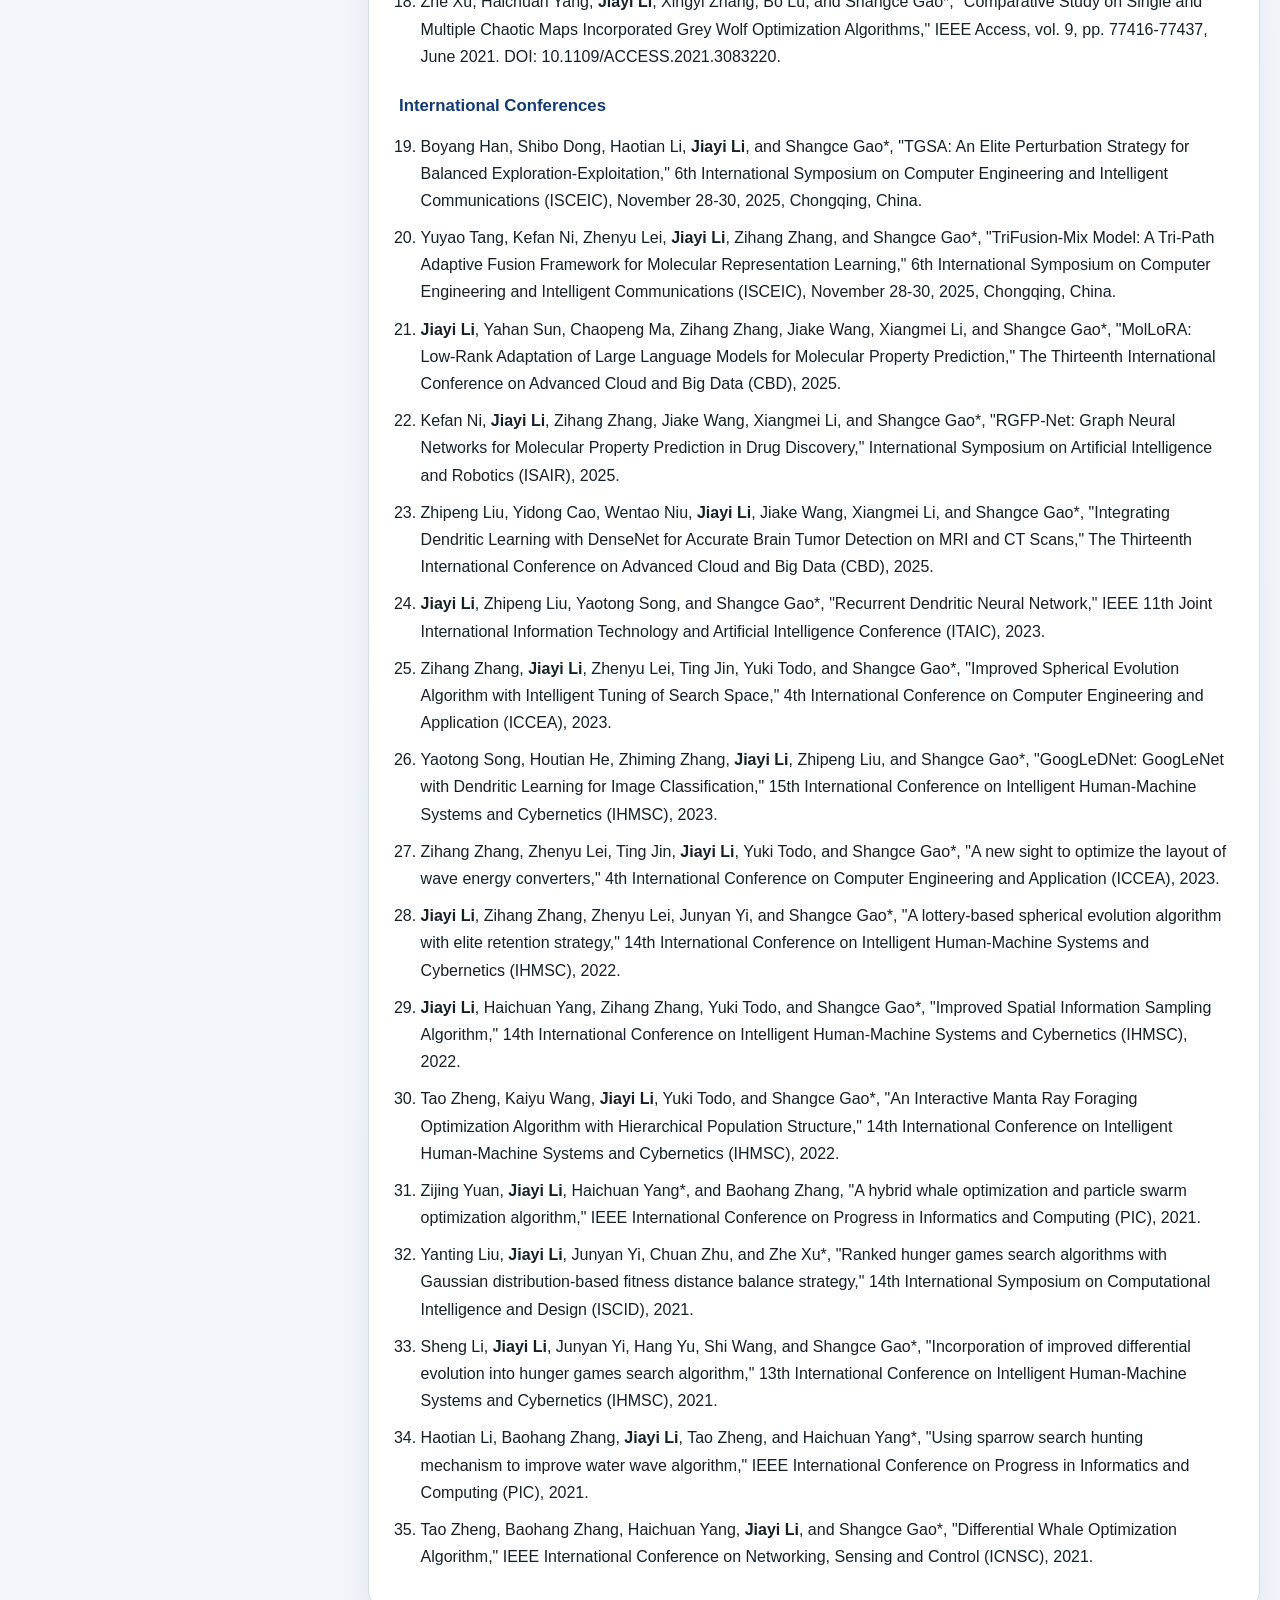
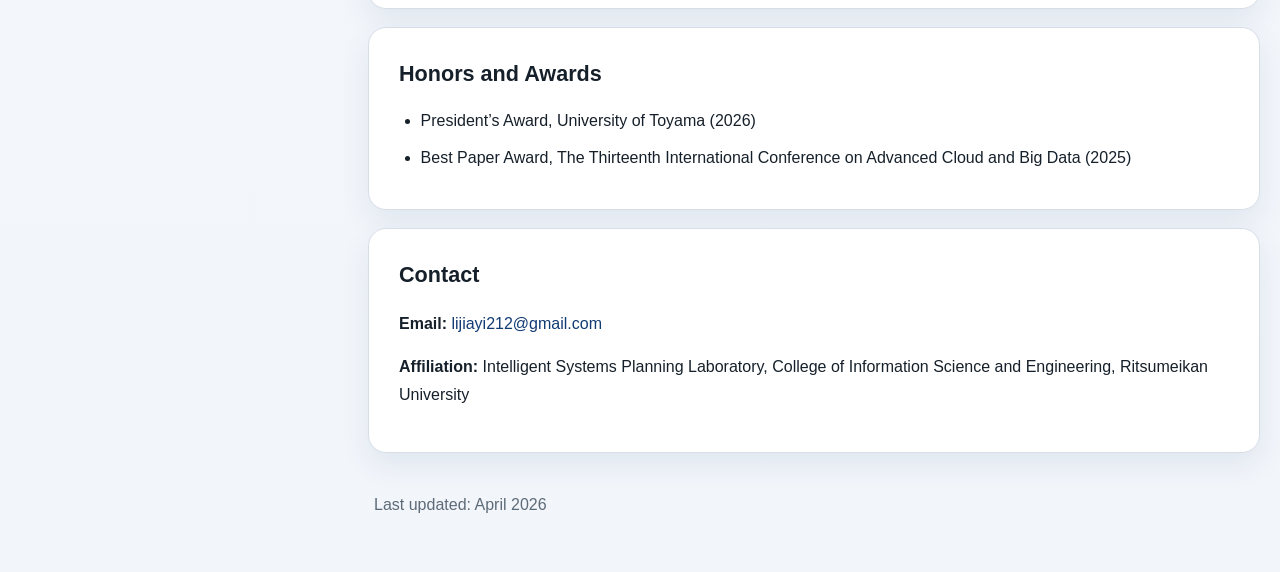
==== commit f3108f31: "Add files via upload" ====
--- a/index.html
+++ b/index.html
@@ -5,6 +5,7 @@
     <meta charset="UTF-8" />
     <meta name="viewport" content="width=device-width, initial-scale=1.0" />
     <title>Jiayi Li | AI for Drug Discovery | Ritsumeikan University | Molecular Modeling</title>
+    <meta name="google-site-verification" content="re6E-QquJ-NfGbdQiE4C-IAYIDEn04bovdcfv-UCVnw" />
     <meta name="description"
         content="Jiayi Li (李加一) is an Assistant Professor at Ritsumeikan University. His research focuses on AI for drug discovery, molecular property prediction, activity cliffs, multimodal molecular learning, and brain-inspired neural networks." />
     <meta name="keywords"
@@ -127,10 +128,144 @@
                 </ul>
             </section>
             <section id="publications" class="section">
-                <h3 data-i18n="publicationsHeading">Publications</h3>
-                <p data-i18n="publicationsIntro">Selected publications are listed below. For a complete publication list, please visit my Google Scholar profile.</p>
-                <h4 data-i18n="journalHeading">Journal Papers</h4>
-                <p><a href="https://scholar.google.com/citations?user=EXub-h4AAAAJ" target="_blank" rel="noopener">View full list on Google Scholar</a></p>
+                <div class="section-header">
+                    <h3 data-i18n="publicationsHeading">Publications</h3><span class="badge">35</span>
+                </div>
+                <div class="subsection">
+                    <h4 data-i18n="journalHeading">Journal Papers</h4>
+                    <ol class="pub-list">
+                        <li>Hongpeng Wang, <strong>Jiayi Li</strong>, Masaaki Omura, Ryo Nagaoka, Shangce Gao, Hideyuki
+                            Hasegawa*, "Blood Flow Visualization Using a ConvLSTM-Based Deep Learning Clutter Filter,"
+                            Japanese Journal of Applied Physics, vol. 65, no. 7, pp. 07SP31, April 2026. DOI: 10.35848/1347-4065/ae55ae </li>
+                        <li><strong>Jiayi Li</strong>, Zihang Zhang, Zhenyu Lei, Jiujun Cheng, Lianbo Ma, and Shangce
+                            Gao*, "MoLA: Molecular Multimodal Layerwise Adaptive Network for Molecular Property
+                            Prediction," Knowledge-Based Systems, vol. 338, pp. 115563, February 2026. DOI:
+                            10.1016/j.knosys.2026.115563.</li>
+                        <li><strong>Jiayi Li</strong>, Zihang Zhang, Chao Zhang, Jun Tang, and Shangce Gao*, "SDformer:
+                            Fusing Series Decomposition for Superior Long-term Time Series Forecasting," IEEE/CAA
+                            Journal of Automatica Sinica, 2025. DOI: 10.1109/JAS.2025.125588.</li>
+                        <li><strong>Jiayi Li</strong>, Zihang Zhang, Tao Zheng, Jun Tang, Zhenyu Lei, and Shangce Gao*,
+                            "Discrete bi-population differential evolution for optimizing complex wind farm layouts in
+                            diverse terrains," Energy, vol. 335, pp. 137885, October 2025. DOI:
+                            10.1016/j.energy.2025.137885.</li>
+                        <li>Tongyan Liu, <strong>Jiayi Li</strong>, Zihang Zhang, Hang Yu, and Shangce Gao*, "FD-GRNet:
+                            A Dendritic-Driven GRU Framework for Advanced Stock Market Prediction," IEEE Access, vol.
+                            13, pp. 28265-28279, February 2025. DOI: 10.1109/ACCESS.2025.3541074.</li>
+                        <li>Zihang Zhang, <strong>Jiayi Li</strong>, Zhenyu Lei, Qianyu Zhu, Jiujun Cheng, and Shangce
+                            Gao*, "Reinforcement Learning-based Particle Swarm Optimization for Wind Farm Layout
+                            Problems," Energy, vol. 313, pp. 134050, December 2024. DOI: 10.1016/j.energy.2024.134050.
+                        </li>
+                        <li><strong>Jiayi Li</strong>, Zhenyu Lei, Zhiming Zhang, Haotian Li, Yuki Todo, and Shangce
+                            Gao*, "Alternating Excitation-Inhibition Dendritic Computing for Classification," IEEE
+                            Transactions on Artificial Intelligence, vol. 5, no. 11, pp. 5431-5441, November 2024. DOI:
+                            10.1109/TAI.2024.3416236.</li>
+                        <li>Haotian Li, Yifei Yang, Yirui Wang, <strong>Jiayi Li</strong>, Haichuan Yang, Jun Tang, and
+                            Shangce Gao*, "Population Interaction Network in Representative Gravitational Search
+                            Algorithms: Logistic Distribution Leads to Worse Performance," Heliyon, vol. 10, no. 11, pp.
+                            e31631, June 2024. DOI: 10.1016/j.heliyon.2024.e31631.</li>
+                        <li>Zihang Zhang, Qianrui Yu, Haichuan Yang, <strong>Jiayi Li</strong>, Jiujun Cheng, and
+                            Shangce Gao*, "Triple-layered Chaotic Differential Evolution Algorithm for Layout
+                            Optimization of Offshore Wave Energy Converters," Expert Systems with Applications, vol.
+                            239, pp. 122439, April 2024. DOI: 10.1016/j.eswa.2023.122439.</li>
+                        <li>Haichuan Yang, Shangce Gao*, Zhenyu Lei, <strong>Jiayi Li</strong>, Yang Yu, and Yirui Wang,
+                            "An improved spherical evolution with enhanced exploration capabilities to address wind farm
+                            layout optimization problem," Engineering Applications of Artificial Intelligence, vol. 123,
+                            pp. 106198, August 2023. DOI: 10.1016/j.engappai.2023.106198.</li>
+                        <li>Zijing Yuan, Shangce Gao*, Yirui Wang, <strong>Jiayi Li</strong>, Chunzhi Hou, and Lijun
+                            Guo, "Prediction of PM2.5 time series by seasonal trend decomposition-based dendritic neuron
+                            model," Neural Computing and Applications, vol. 35, no. 21, pp. 15397-15413, July 2023. DOI:
+                            10.1007/s00521-023-08513-0.</li>
+                        <li><strong>Jiayi Li</strong>, Zhipeng Liu, Rong-Long Wang, and Shangce Gao*, "Dendritic Deep
+                            Residual Learning for COVID-19 Prediction," IEEJ Transactions on Electrical and Electronic
+                            Engineering, vol. 18, no. 2, pp. 297-299, February 2023. DOI: 10.1002/tee.23723.</li>
+                        <li>Xiaosi Li, <strong>Jiayi Li</strong>, Haichuan Yang, Yirui Wang, and Shangce Gao*,
+                            "Population Interaction Network in Representative Differential Evolution Algorithms:
+                            Power-law Outperforms Poisson Distribution," Physica A: Statistical Mechanics and its
+                            Applications, vol. 603, pp. 127764, October 2022. DOI: 10.1016/j.physa.2022.127764.</li>
+                        <li>Lin Yang, <strong>Jiayi Li</strong>, Runqun Xiong, Yuki Todo, and Shangce Gao*, "Adaptive
+                            chaotic equilibrium optimiser," International Journal of Bio-inspired Computation, vol. 19,
+                            no. 3, pp. 147-157, June 2022. DOI: 10.1504/IJBIC.2022.123125.</li>
+                        <li><strong>Jiayi Li</strong>, Lin Yang, Junyan Yi, Haichuan Yang, Yuki Todo, and Shangce Gao*,
+                            "A Simple but Efficient Ranking-based Differential Evolution," IEICE Transactions on
+                            Information and Systems, vol. E105-D, no. 1, pp. 189-192, January 2022. DOI:
+                            10.1587/transinf.2021EDL8053.</li>
+                        <li>Xiaosi Li, Haichuan Yang, <strong>Jiayi Li</strong>, Yirui Wang, and Shangce Gao*, "A Novel
+                            Distributed Gravitational Search Algorithm with Multi-layered Information Interaction," IEEE
+                            Access, vol. 9, pp. 166552-166565, December 2021. DOI: 10.1109/ACCESS.2021.3136239.</li>
+                        <li>Zhe Xu, Ziqian Wang, <strong>Jiayi Li</strong>, Ting Jin, Xianglian Meng, and Shangce Gao*,
+                            "Dendritic Neuron Model Trained by Information Feedback-Enhanced Differential Evolution
+                            Algorithm for Classification," Knowledge-Based Systems, vol. 233, pp. 107536, December 2021.
+                            DOI: 10.1016/j.knosys.2021.107536.</li>
+                        <li>Zhe Xu, Haichuan Yang, <strong>Jiayi Li</strong>, Xingyi Zhang, Bo Lu, and Shangce Gao*,
+                            "Comparative Study on Single and Multiple Chaotic Maps Incorporated Grey Wolf Optimization
+                            Algorithms," IEEE Access, vol. 9, pp. 77416-77437, June 2021. DOI:
+                            10.1109/ACCESS.2021.3083220.</li>
+                    </ol>
+                </div>
+                <div class="subsection">
+                    <h4 data-i18n="confHeading">International Conferences</h4>
+                    <ol class="pub-list" start="19">
+                        <li>Boyang Han, Shibo Dong, Haotian Li, <strong>Jiayi Li</strong>, and Shangce Gao*, "TGSA: An
+                            Elite Perturbation Strategy for Balanced Exploration-Exploitation," 6th International
+                            Symposium on Computer Engineering and Intelligent Communications (ISCEIC), November 28-30,
+                            2025, Chongqing, China.</li>
+                        <li>Yuyao Tang, Kefan Ni, Zhenyu Lei, <strong>Jiayi Li</strong>, Zihang Zhang, and Shangce Gao*,
+                            "TriFusion-Mix Model: A Tri-Path Adaptive Fusion Framework for Molecular Representation
+                            Learning," 6th International Symposium on Computer Engineering and Intelligent
+                            Communications (ISCEIC), November 28-30, 2025, Chongqing, China.</li>
+                        <li><strong>Jiayi Li</strong>, Yahan Sun, Chaopeng Ma, Zihang Zhang, Jiake Wang, Xiangmei Li,
+                            and Shangce Gao*, "MolLoRA: Low-Rank Adaptation of Large Language Models for Molecular
+                            Property Prediction," The Thirteenth International Conference on Advanced Cloud and Big Data
+                            (CBD), 2025.</li>
+                        <li>Kefan Ni, <strong>Jiayi Li</strong>, Zihang Zhang, Jiake Wang, Xiangmei Li, and Shangce
+                            Gao*, "RGFP-Net: Graph Neural Networks for Molecular Property Prediction in Drug Discovery,"
+                            International Symposium on Artificial Intelligence and Robotics (ISAIR), 2025.</li>
+                        <li>Zhipeng Liu, Yidong Cao, Wentao Niu, <strong>Jiayi Li</strong>, Jiake Wang, Xiangmei Li, and
+                            Shangce Gao*, "Integrating Dendritic Learning with DenseNet for Accurate Brain Tumor
+                            Detection on MRI and CT Scans," The Thirteenth International Conference on Advanced Cloud
+                            and Big Data (CBD), 2025.</li>
+                        <li><strong>Jiayi Li</strong>, Zhipeng Liu, Yaotong Song, and Shangce Gao*, "Recurrent Dendritic
+                            Neural Network," IEEE 11th Joint International Information Technology and Artificial
+                            Intelligence Conference (ITAIC), 2023.</li>
+                        <li>Zihang Zhang, <strong>Jiayi Li</strong>, Zhenyu Lei, Ting Jin, Yuki Todo, and Shangce Gao*,
+                            "Improved Spherical Evolution Algorithm with Intelligent Tuning of Search Space," 4th
+                            International Conference on Computer Engineering and Application (ICCEA), 2023.</li>
+                        <li>Yaotong Song, Houtian He, Zhiming Zhang, <strong>Jiayi Li</strong>, Zhipeng Liu, and Shangce
+                            Gao*, "GoogLeDNet: GoogLeNet with Dendritic Learning for Image Classification," 15th
+                            International Conference on Intelligent Human-Machine Systems and Cybernetics (IHMSC), 2023.
+                        </li>
+                        <li>Zihang Zhang, Zhenyu Lei, Ting Jin, <strong>Jiayi Li</strong>, Yuki Todo, and Shangce Gao*,
+                            "A new sight to optimize the layout of wave energy converters," 4th International Conference
+                            on Computer Engineering and Application (ICCEA), 2023.</li>
+                        <li><strong>Jiayi Li</strong>, Zihang Zhang, Zhenyu Lei, Junyan Yi, and Shangce Gao*, "A
+                            lottery-based spherical evolution algorithm with elite retention strategy," 14th
+                            International Conference on Intelligent Human-Machine Systems and Cybernetics (IHMSC), 2022.
+                        </li>
+                        <li><strong>Jiayi Li</strong>, Haichuan Yang, Zihang Zhang, Yuki Todo, and Shangce Gao*,
+                            "Improved Spatial Information Sampling Algorithm," 14th International Conference on
+                            Intelligent Human-Machine Systems and Cybernetics (IHMSC), 2022.</li>
+                        <li>Tao Zheng, Kaiyu Wang, <strong>Jiayi Li</strong>, Yuki Todo, and Shangce Gao*, "An
+                            Interactive Manta Ray Foraging Optimization Algorithm with Hierarchical Population
+                            Structure," 14th International Conference on Intelligent Human-Machine Systems and
+                            Cybernetics (IHMSC), 2022.</li>
+                        <li>Zijing Yuan, <strong>Jiayi Li</strong>, Haichuan Yang*, and Baohang Zhang, "A hybrid whale
+                            optimization and particle swarm optimization algorithm," IEEE International Conference on
+                            Progress in Informatics and Computing (PIC), 2021.</li>
+                        <li>Yanting Liu, <strong>Jiayi Li</strong>, Junyan Yi, Chuan Zhu, and Zhe Xu*, "Ranked hunger
+                            games search algorithms with Gaussian distribution-based fitness distance balance strategy,"
+                            14th International Symposium on Computational Intelligence and Design (ISCID), 2021.</li>
+                        <li>Sheng Li, <strong>Jiayi Li</strong>, Junyan Yi, Hang Yu, Shi Wang, and Shangce Gao*,
+                            "Incorporation of improved differential evolution into hunger games search algorithm," 13th
+                            International Conference on Intelligent Human-Machine Systems and Cybernetics (IHMSC), 2021.
+                        </li>
+                        <li>Haotian Li, Baohang Zhang, <strong>Jiayi Li</strong>, Tao Zheng, and Haichuan Yang*, "Using
+                            sparrow search hunting mechanism to improve water wave algorithm," IEEE International
+                            Conference on Progress in Informatics and Computing (PIC), 2021.</li>
+                        <li>Tao Zheng, Baohang Zhang, Haichuan Yang, <strong>Jiayi Li</strong>, and Shangce Gao*,
+                            "Differential Whale Optimization Algorithm," IEEE International Conference on Networking,
+                            Sensing and Control (ICNSC), 2021.</li>
+                    </ol>
+                </div>
             </section>
             <section id="awards" class="section">
                 <h3 data-i18n="awardsHeading">Honors and Awards</h3>
